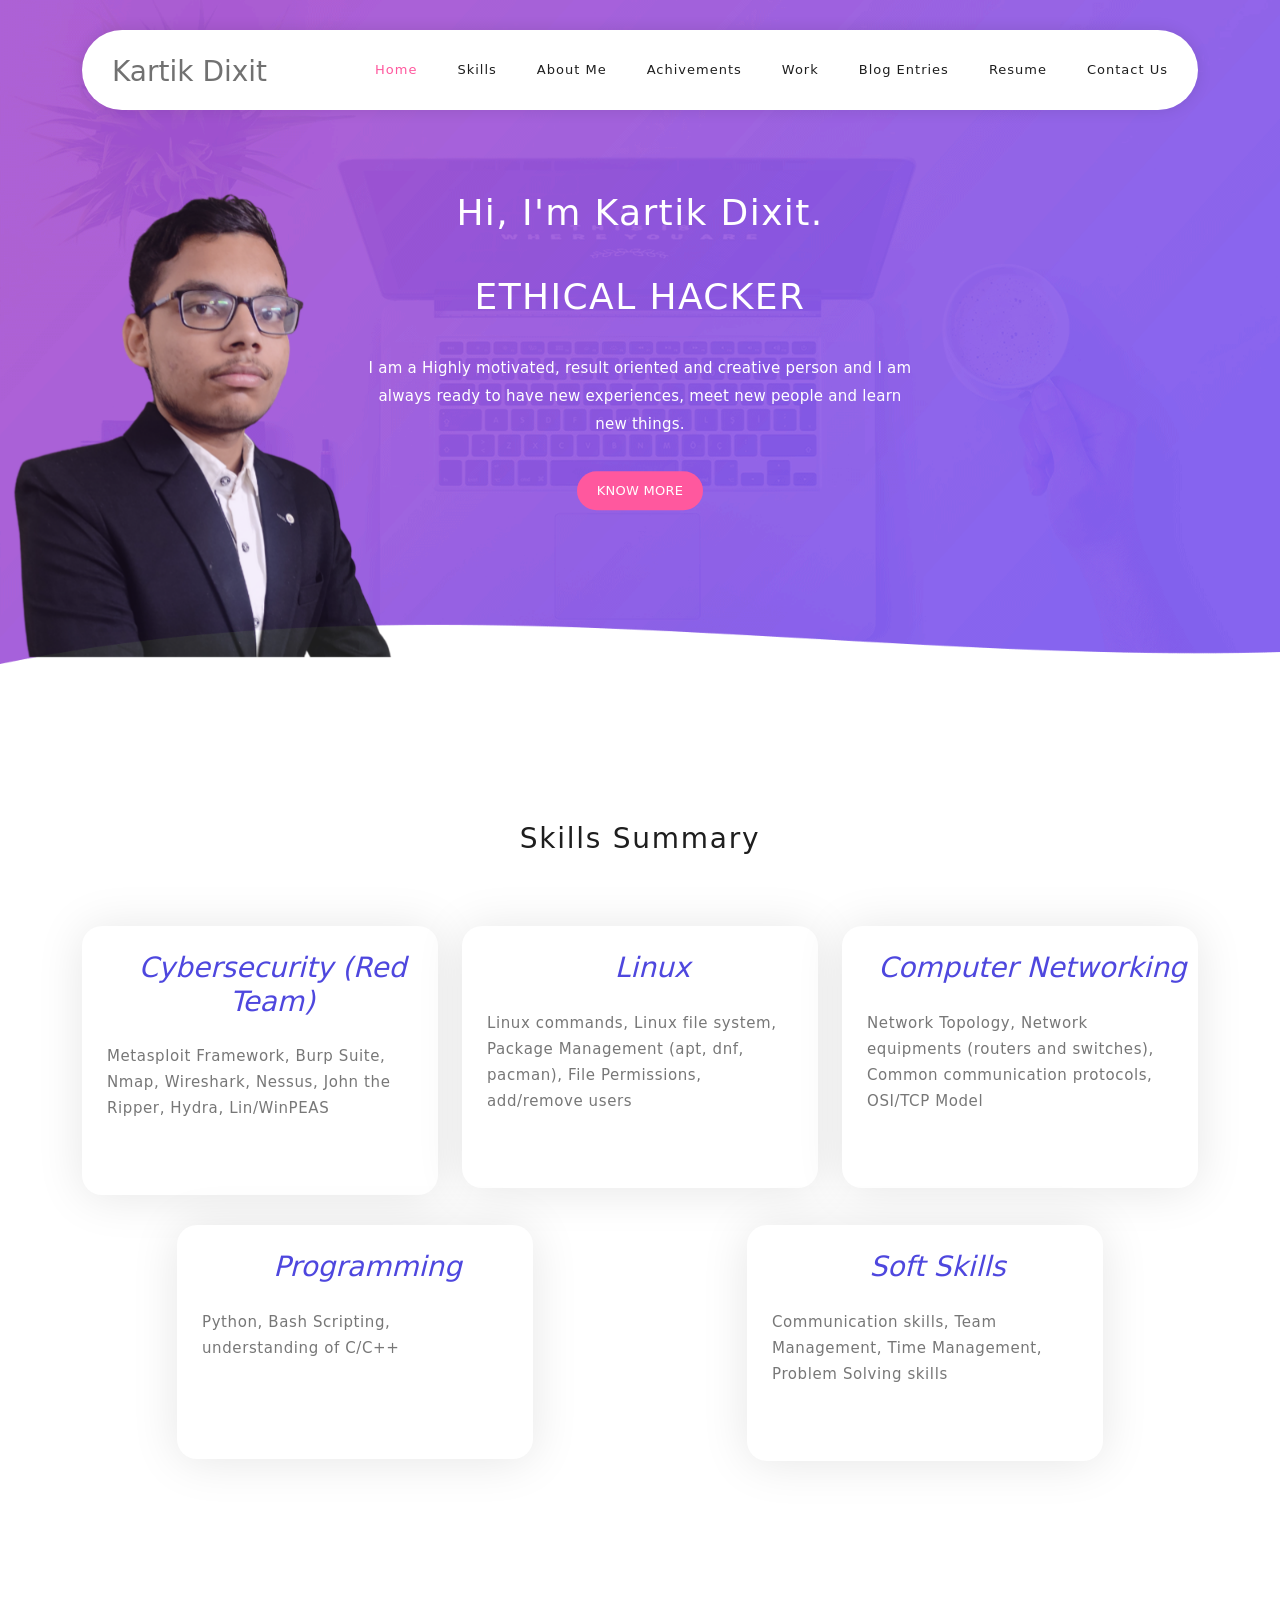
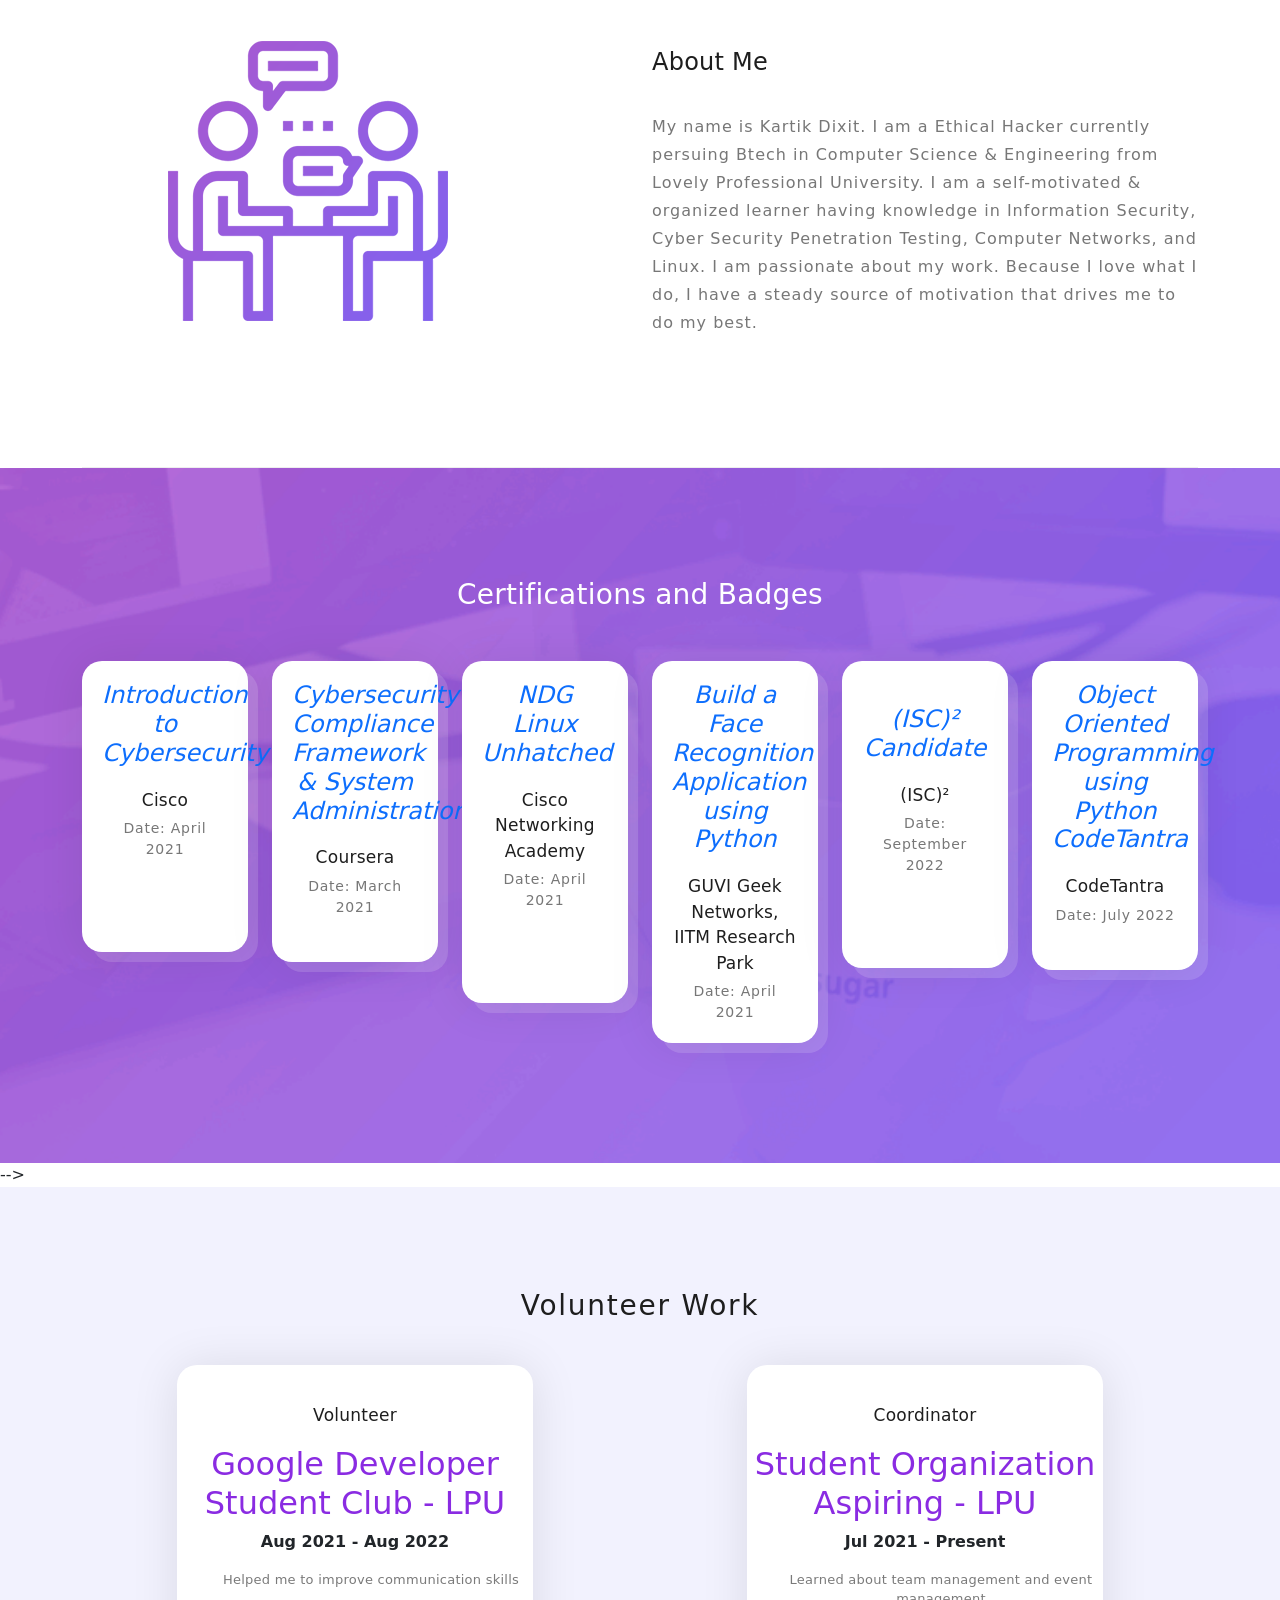
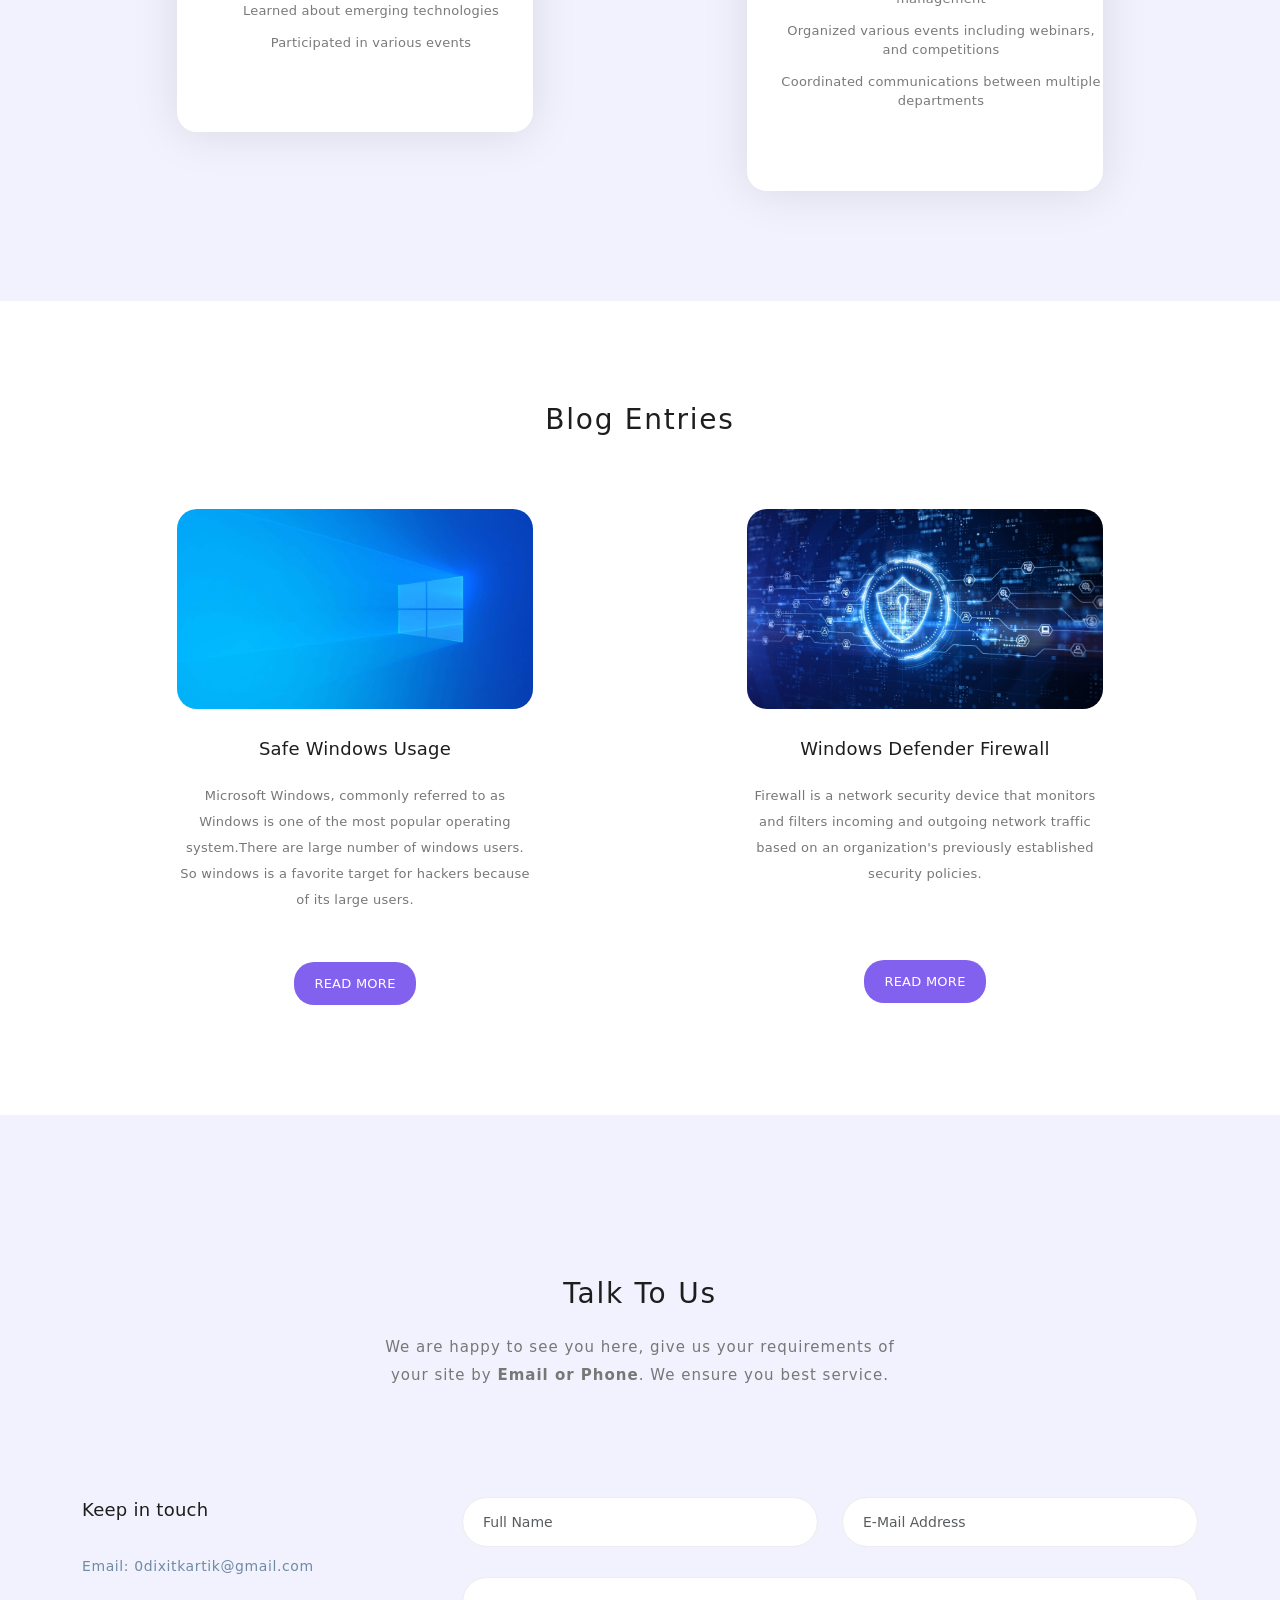
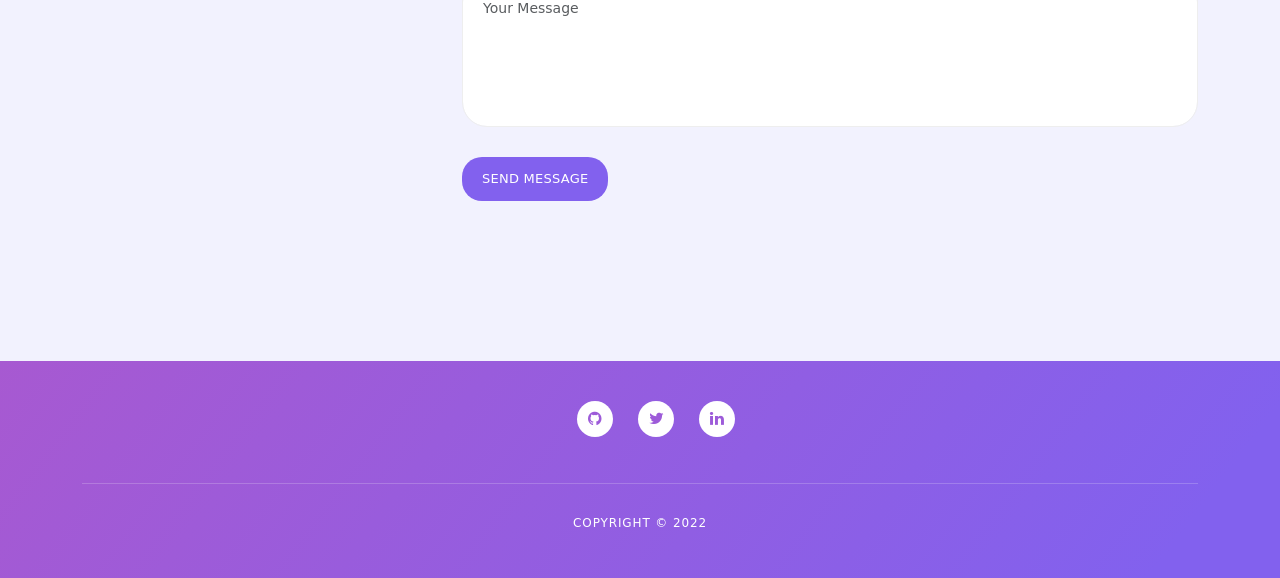
==== index.html @ ae09d39c "Update index.html" ====
<!DOCTYPE html>
<html lang="en">

<head>

    <meta charset="utf-8">
    <meta name="viewport" content="width=device-width, initial-scale=1, shrink-to-fit=no">
    <meta name="description" content="">
    <meta name="author" content="">
    <link href="https://fonts.googleapis.com/css?family=Raleway:100,300,400,500,700,900" rel="stylesheet">

    <title>Portfolio</title>
    <link rel="icon" href="assets/images/icon.png">


    <!-- Additional CSS Files -->
    <link rel="stylesheet" type="text/css" href="assets/css/bootstrap.min.css">

    <link rel="stylesheet" type="text/css" href="assets/css/font-awesome.css">

    <link rel="stylesheet" href="assets/css/templatemo-softy-pinko.css">
    <!-- Bootstrap css -->
    <link href="https://cdn.jsdelivr.net/npm/bootstrap@5.0.0-beta3/dist/css/bootstrap.min.css" rel="stylesheet"
        integrity="sha384-eOJMYsd53ii+scO/bJGFsiCZc+5NDVN2yr8+0RDqr0Ql0h+rP48ckxlpbzKgwra6" crossorigin="anonymous">
    <!-- Bootstrap JS -->
    <script src="https://cdn.jsdelivr.net/npm/bootstrap@5.0.0-beta3/dist/js/bootstrap.bundle.min.js"
        integrity="sha384-JEW9xMcG8R+pH31jmWH6WWP0WintQrMb4s7ZOdauHnUtxwoG2vI5DkLtS3qm9Ekf"
        crossorigin="anonymous"></script>
</head>

<body>

    <!-- ***** Preloader Start ***** -->
    <div id="preloader">
        <div class="jumper">
            <div></div>
            <div></div>
            <div></div>
        </div>
    </div>
    <!-- ***** Preloader End ***** -->


    <!-- ***** Header Area Start ***** -->
    <header class="header-area header-sticky">
        <div class="container">
            <div class="row">
                <div class="col-12">
                    <nav class="main-nav">
                        <!-- ***** Logo Start ***** -->
                        <a href="#welcome" class="logo">
                            <h3 style="color: rgba(0, 0, 0, 0.555);">Kartik Dixit</h3>
                        </a>
                        <!-- ***** Logo End ***** -->
                        <!-- ***** Menu Start ***** -->
                        <ul class="nav">
                            <li><a href="#welcome" class="active">Home</a></li>
                            <li><a href="#testimonials">Skills</a></li>
                            <li><a href="#features">About Me</a></li>
                            <li><a href="#work-process">Achivements</a></li>
                            <li><a href="#pricing-plans">Work</a></li>
                            <li><a href="#blog">Blog Entries</a></li>
                            <li><a href="https://drive.google.com/file/d/1WTw2RhEaX7feoC4s3oDuFv2JhmAtVmll/view?usp=sharing" target="_blank">Resume</a></li>
                            <li><a href="#contact-us">Contact Us</a></li>
                        </ul>
                        <a class='menu-trigger'>
                            <span>Menu</span>
                        </a>
                        <!-- ***** Menu End ***** -->
                    </nav>
                </div>
            </div>
        </div>
    </header>
    <!-- ***** Header Area End ***** -->

    <!-- ***** Welcome Area Start ***** -->
    <div class="welcome-area" id="welcome">

        <!-- ***** Header Text Start ***** -->
        <div class="header-text">
            <div class="container">
                <div class="row">
                    <div class="offset-xl-3 col-xl-6 offset-lg-2 col-lg-8 col-md-12 col-sm-12">
                        <h1>Hi, I'm Kartik Dixit.</h1>
                        <div class="typewriter">
                            <h1>ETHICAL HACKER</h1>
                        </div>
                        <!-- <h1 class="typewriter">ETHICAL HACKER</h1> -->
                        <p>I am a Highly motivated, result oriented and creative person and I am always ready to have
                            new experiences, meet
                            new people and learn new things.
                        </p>
                        <a href="#features" class="main-button-slider">Know More</a>
                    </div>
                </div>
            </div>
        </div>
        <!-- ***** Header Text End ***** -->
    </div>
    <!-- ***** Welcome Area End ***** -->


    <!-- ***** Testimonials Start ***** -->
    <section class="section" id="testimonials">
        <div class="container">
            <!-- ***** Section Title Start ***** -->
            <div class="row">
                <div class="col-lg-12">
                    <div class="center-heading">
                        <h2 class="section-title">Skills Summary</h2>
                    </div>
                </div>
                <div>
                    <br>
                    <br>
                </div>
            </div>
            <!-- ***** Section Title End ***** -->

            <div class="row">
                <!-- ***** Testimonials Item Start ***** -->
                <div class="col-lg-4 col-md-6 col-sm-12">
                    <div class="team-item">
                        <div class="team-content">
                            <i>
                                <h3>Cybersecurity (Red Team)</h3>
                            </i>
                            <p>Metasploit Framework, Burp Suite, Nmap, Wireshark, Nessus, John the Ripper, Hydra,
                                Lin/WinPEAS</p>
                            <br>
                            <!-- <div class="user-image">
                                <img src="http://placehold.it/60x60" alt="">
                            </div> -->
                        </div>
                    </div>
                </div>
                <!-- ***** Testimonials Item End ***** -->

                <!-- ***** Testimonials Item Start ***** -->
                <div class="col-lg-4 col-md-6 col-sm-12">
                    <div class="team-item">
                        <div class="team-content">
                            <i>
                                <h3>Linux</h3>
                            </i>
                            <p>Linux commands, Linux file system, Package Management (apt, dnf, pacman), File
                                Permissions, add/remove users</p>
                            <br>
                            <!-- <div class="user-image">
                                <img src="http://placehold.it/60x60" alt="">
                            </div> -->
                        </div>
                    </div>
                </div>
                <!-- ***** Testimonials Item End ***** -->

                <!-- ***** Testimonials Item Start ***** -->
                <div class="col-lg-4 col-md-6 col-sm-12">
                    <div class="team-item">
                        <div class="team-content">
                            <i>
                                <h3>Computer Networking</h3>
                            </i>
                            <p>Network Topology, Network equipments (routers and switches), Common communication
                                protocols, OSI/TCP Model</p>
                            <br>
                            <!-- <div class="user-image">
                                <img src="http://placehold.it/60x60" alt="">
                            </div> -->
                        </div>
                    </div>
                </div>
                <!-- ***** Testimonials Item End ***** -->
                <!-- ***** Testimonials Item Start ***** -->
                <div class="col-lg-4 col-md-6 col-sm-12">
                    <div class="team-item">
                        <div class="team-content">
                            <i>
                                <h3>Programming</h3>
                            </i>
                            <p>Python, Bash Scripting, understanding of C/C++</p>
                            <br>
                            <br>
                            <!-- <div class="user-image">
                                <img src="http://placehold.it/60x60" alt="">
                            </div> -->
                        </div>
                    </div>
                </div>
                <!-- ***** Testimonials Item Start ***** -->
                <div class="col-lg-4 col-md-6 col-sm-12">
                    <div class="team-item">
                        <div class="team-content">
                            <i>
                                <h3>Soft Skills</h3>
                            </i>
                            <p>Communication skills, Team Management, Time Management, Problem Solving skills</p>
                            <br>
                            <!-- <div class="user-image">
                                <img src="http://placehold.it/60x60" alt="">
                            </div> -->
                        </div>
                    </div>
                </div>
            </div>
        </div>
    </section>
    <!-- ***** Testimonials End ***** -->


    <!-- ***** Features Small End ***** -->

    <!-- ***** Features Big Item Start ***** -->
    <section class="section padding-top-70 padding-bottom-0" id="features">
        <div class="container">
            <div class="row">
                <div class="col-lg-5 col-md-12 col-sm-12 align-self-center"
                    data-scroll-reveal="enter left move 30px over 0.6s after 0.4s">
                    <img src="assets/images/left-image.png" class="rounded img-fluid d-block mx-auto" alt="App">
                </div>
                <div class="col-lg-1"></div>
                <div class="col-lg-6 col-md-12 col-sm-12 align-self-center mobile-top-fix">
                    <div class="left-heading">
                        <h2 class="section-title">About Me</h2>
                    </div>
                    <div class="left-text">
                        <p>
                            My name is Kartik Dixit. I am a Ethical Hacker currently persuing Btech in Computer Science
                            & Engineering from Lovely Professional University. I am a self-motivated & organized learner
                            having knowledge in Information Security, Cyber Security Penetration Testing, Computer
                            Networks, and Linux. I am passionate about my work. Because I love what I do, I have a
                            steady source of motivation that drives me to do my best.</p>
                    </div>
                </div>
            </div>
            <div class="row">
                <div class="col-lg-12">
                    <div class="hr"></div>
                </div>
            </div>
        </div>
    </section>
    <!-- ***** Features Big Item End ***** -->

    <!-- ***** Home Parallax Start ***** -->
    <section class="mini" id="work-process">
        <div class="mini-content">
            <div class="container">
                <div class="row">
                    <div class="offset-lg-3 col-lg-6">
                        <div class="info">
                            <h1>Certifications and Badges</h1>
                        </div>
                    </div>
                </div>

                <!-- ***** Mini Box Start ***** -->
                <div class="row">
                    <div class="col-lg-2 col-md-3 col-sm-6 col-6">
                        <a href="https://www.credly.com/badges/22ae0a15-6db9-42f1-8350-ce2270d46093?source=linked_in_profile" target="_blank" class="mini-box">
                            <i><h4>Introduction to Cybersecurity</h4></i>
                            <strong>Cisco</strong>
                            <span>Date: April 2021</span>
                            <br>
                            <br>
                            <br>
                        </a>
                    </div>
                    <div class="col-lg-2 col-md-3 col-sm-6 col-6">
                        <a href="https://www.credly.com/badges/c47d3d1b-d635-44c3-b20b-63c5a082b67c?source=linked_in_profile" target="_blank" class="mini-box">
                            <i><h4>Cybersecurity Compliance Framework & System Administration</h4></i>
                            <strong>Coursera</strong>
                            <span>Date: March 2021</span>
                            <br>
                        </a>
                    </div>
                    <div class="col-lg-2 col-md-3 col-sm-6 col-6">
                        <a href="https://drive.google.com/file/d/1HkEgiqtCgD-YaQFZyV3V3TDXvVHCmfRc/view?usp=sharing" target="_blank" class="mini-box">
                            <i><h4>NDG Linux Unhatched</h4></i>
                            <strong>Cisco Networking Academy</strong>
                            <span>Date: April 2021</span>
                            <br>
                            <br>
                            <br>
                        </a>
                    </div>
                    <div class="col-lg-2 col-md-3 col-sm-6 col-6">
                        <a href="https://www.guvi.in/verify-certificate?id=83K65c8L1D9hp1765N&gwr=true&course=aiforindia" target="_blank" class="mini-box">
                            <i><h4>Build a Face Recognition Application using Python</h4></i>
                            <strong>GUVI Geek Networks, IITM Research Park</strong>
                            <span>Date: April 2021</span>
                        </a>
                    </div>
                    <div class="col-lg-2 col-md-3 col-sm-6 col-6">
                            <a href="https://www.credly.com/badges/91a42cef-fb72-48e9-a259-ed12b64bf152/linked_in_profile" target="_blank" class="mini-box">
                                <br>
                                <i><h4>(ISC)² Candidate</h4></i>
                                <strong>(ISC)²</strong>
                                <span>Date: September 2022</span>
                                <br>
                                <br>
                                <br>
                            </a>
                    </div>
                    <div class="col-lg-2 col-md-3 col-sm-6 col-6">
                        <a href="https://lpu.codetantra.com/cert/certificate.jsp?certId=CT487-tfxC5DZ-cg7" target="_blank" class="mini-box">
                            <i><h4>Object Oriented Programming using Python CodeTantra</h4></i>
                            <strong>CodeTantra</strong>
                            <span>Date: July 2022</span>
                            <br>
                        </a>

                    </div>
                </div>
                <!-- ***** Mini Box End ***** -->
            </div>
        </div>
    </section>
    <!-- ***** Home Parallax End ***** -->


    <div>

    </div>
    <!-- <div id="Achievements">
    <h3 style="text-align: center; padding-bottom: 2rem;">Our Portfolio</h3>
    <p style="text-align: center; line-height: 2rem; color: darkgrey;">We believe in work and while designing we always take care of each aspects like contents, design, etc. <br> We also ensure to write up best content for your site so that you will be on the top serach list (SEO).</p>
    <br>
</div>





     <section id="Achievement">
      
        <div id="carouselExampleCaptions" class="carousel slide" data-bs-ride="carousel">
            <div class="carousel-indicators">
              <button type="button" data-bs-target="#carouselExampleCaptions" data-bs-slide-to="0" class="active" aria-current="true" aria-label="Slide 1"></button>
              <button type="button" data-bs-target="#carouselExampleCaptions" data-bs-slide-to="1" aria-label="Slide 2"></button>
              <button type="button" data-bs-target="#carouselExampleCaptions" data-bs-slide-to="2" aria-label="Slide 3"></button>
            </div>
            <div class="carousel-inner">
              <div class="carousel-item active">
                <img src="assets/images/port.jpg" class="d-block w-100" alt="...">
                <div class="carousel-caption d-none d-md-block">
                  <h5 style="color: midnightblue;">Ccabs</h5>
                  <p style="color: midnightblue;"> <strong> One of the leading Cab Business in Odisha </strong></p>
                </div>
              </div>
              <div class="carousel-item">
                <img src="assets/images/port2.jpg" class="d-block w-100" alt="...">
                <div class="carousel-caption d-none d-md-block">
                  <h5><strong>Famous tatoo artist in Odisha</strong></h5>
                  <p><strong>His clients are not only in Odisha but also from different states of India</strong></p>
                </div>
              </div>
              <div class="carousel-item">
                <img src="assets/images/port3.jpg" class="d-block w-100" alt="...">
                <div class="carousel-caption d-none d-md-block">
                  <h5>Sumangalam caters</h5>
                  <p>Top performing catering company in Bhubaneswar</p>
                </div>
              </div>
            </div>
            <button class="carousel-control-prev" type="button" data-bs-target="#carouselExampleCaptions" data-bs-slide="prev">
              <span class="carousel-control-prev-icon" aria-hidden="true"></span>
              <span class="visually-hidden">Previous</span>
            </button>
            <button class="carousel-control-next" type="button" data-bs-target="#carouselExampleCaptions" data-bs-slide="next">
              <span class="carousel-control-next-icon" aria-hidden="true"></span>
              <span class="visually-hidden">Next</span>
            </button>
          </div>

    </section> --> -->
    <!-- ***** Achievemets End ***** -->


    <!-- ***** Pricing Plans Start ***** -->
    <section class="section colored" id="pricing-plans">
        <div class="container">
            <!-- ***** Section Title Start ***** -->
            <div class="row">
                <div class="col-lg-12">
                    <div class="center-heading">
                        <h2 class="section-title">Volunteer Work</h2>
                    </div>
                </div>
            </div>
            <!-- ***** Section Title End ***** -->

            <div class="row">
                <!-- ***** Pricing Item Start ***** -->
                <div class="col-lg-4 col-md-6 col-sm-12"
                    data-scroll-reveal="enter bottom move 50px over 0.6s after 0.2s">
                    <div class="pricing-item">
                        <div class="pricing-header">
                            <h3 class="pricing-title">Volunteer</h3>
                        </div>
                        <div class="pricing-body">
                                <h2 style="text-align: center; color:blueviolet">Google Developer Student Club - LPU</h2>
                                <p style="text-align: center;"><b>Aug 2021 - Aug 2022</b></p>
                                <ul class="list">
                                <li class="active" style="text-align: center;">Helped me to improve communication skills</li>
                                <li class="active">Learned about emerging technologies</li>
                                <li class="active">Participated in various events</li>
                            </ul>
                        </div>
                    </div>
                </div>
                <!-- ***** Pricing Item End ***** -->


                <!-- ***** Pricing Item Start ***** -->
                <div class="col-lg-4 col-md-6 col-sm-12"
                    data-scroll-reveal="enter bottom move 50px over 0.6s after 0.2s">
                    <div class="pricing-item">
                        <div class="pricing-header">
                            <h3 class="pricing-title">Coordinator</h3>
                        </div>
                        <div class="pricing-body">
                                <h2 style="text-align: center; color:blueviolet">Student Organization Aspiring - LPU</h2>
                                <p style="text-align: center;"><b>Jul 2021 - Present</b></p>
                                <ul class="list">
                                <li class="active">Learned about team management and event management</li>
                                <li class="active" style="text-align: center;">Organized various events including webinars, and competitions</li>
                                <li class="active">Coordinated communications between multiple departments</li>
                            </ul>
                        </div>
                    </div>
                </div>
                <!-- ***** Pricing Item End ***** -->
            </div>
        </div>
    </section>
    <!-- ***** Pricing Plans End ***** -->

    <!-- ***** Blog Start ***** -->
    <section class="section" id="blog">
        <div class="container">
            <!-- ***** Section Title Start ***** -->
            <div class="row">
                <div class="col-lg-12">
                    <div class="center-heading">
                        <h2 class="section-title">Blog Entries</h2>
                    </div>
                </div>
                <div class="offset-lg-3 col-lg-6">
                    <div class="center-text">
                       
                    </div>
                </div>
            </div>
            <!-- ***** Section Title End ***** -->

            <div class="row">
                <div class="col-lg-4 col-md-6 col-sm-12">
                    <div class="blog-post-thumb">
                        <div class="img">
                            <img src="assets/images/win2.jpg" alt="" width="100%" height="100%">
                        </div>
                        <div class="blog-content">
                            <h3>
                                <a href="https://wildquake.blogspot.com/2021/09/microsoft-windows-commonly-referred-to.html" target="_blank">Safe Windows Usage</a>
                            </h3>
                            <div class="text">
                                Microsoft Windows, commonly referred to as Windows is one of the most popular operating system.There are large number of windows users. So windows is a  favorite target for hackers because of its large users.
                            </div>
                            <br>
                            <a href="https://wildquake.blogspot.com/2021/09/microsoft-windows-commonly-referred-to.html" target="_blank"
                                class="main-button">Read More</a>
                        </div>
                    </div>
                </div>
                <div class="col-lg-4 col-md-6 col-sm-12">
                    <div class="blog-post-thumb">
                        <div class="img">
                            <img src="assets/images/firewall.jpg" alt="" width="100%" height="100%">
                        </div>
                        <div class="blog-content">
                            <h3>
                                <a href="https://wildquake.blogspot.com/2021/09/how-to-turn-on-windows-defender-firewall.html" target="_blank">Windows Defender Firewall</a>
                            </h3>
                            <div class="text">
                                Firewall is a network security device that monitors and filters incoming and outgoing network traffic based on an organization's previously

established security policies.
                            </div>
                            <br>
                            <br>
                            <a href="https://wildquake.blogspot.com/2021/09/how-to-turn-on-windows-defender-firewall.html" target="_blank" class="main-button">Read
                                More</a>
                        </div>
                    </div>
                </div>
                <!-- <div class="col-lg-4 col-md-6 col-sm-12">
                    <div class="blog-post-thumb">
                        <div class="img">
                            <img src="assets/images/blog-item-03.png" alt="">
                        </div>
                        <div class="blog-content">
                            <h3>
                                <a href="#">How you can automate your business?</a>
                            </h3>
                            <div class="text">
                                e-commerce workflow automation is a smart way to go about keeping your business floating
                                and flourishing day and age as businesses are developing at a very fast rate. Orders can
                                be taken at any time when websites are operational continuously.
                                <br><strong>WITH GIVE YOU ASSURANCE THAT YOU WILL BE ON TOP AS PER SEO.</strong>

                            </div>
                            <a href="https://quixy.com/blog/e-commerce-workflow-automation/" class="main-button">Read
                                More</a>
                        </div>
                    </div>
                </div> -->
            </div>
        </div>
    </section>
    <!-- ***** Blog End ***** -->

    <!-- ***** Contact Us Start ***** -->
    <section class="section colored" id="contact-us">
        <div class="container">
            <!-- ***** Section Title Start ***** -->
            <div class="row">
                <div class="col-lg-12">
                    <div class="center-heading">
                        <h2 class="section-title">Talk To Us</h2>
                    </div>
                </div>
                <div class="offset-lg-3 col-lg-6">
                    <div class="center-text">
                        <p>We are happy to see you here, give us your requirements of your site by <strong>Email or
                                Phone</strong>. We ensure you best service.</p>
                        <br>

                    </div>
                </div>
            </div>
            <!-- ***** Section Title End ***** -->

            <div class="row">
                <!-- ***** Contact Text Start ***** -->
                <div class="col-lg-4 col-md-6 col-sm-12">
                    <h5 class="margin-bottom-30">Keep in touch</h5>
                    <div class="contact-text">
                        <p> Email: 0dixitkartik@gmail.com
                    </div>
                </div>
                <!-- ***** Contact Text End ***** -->

                <!-- ***** Contact Form Start ***** -->
                <div class="col-lg-8 col-md-6 col-sm-12">
                    <div class="contact-form">
                        <form id="contact" action="https://formspree.io/f/xnqrdeba" method="POST">
                            <div class="row">
                                <div class="col-lg-6 col-md-12 col-sm-12">
                                    <fieldset>
                                        <input name="name" type="text" class="form-control" id="name"
                                            placeholder="Full Name" required="">
                                    </fieldset>
                                </div>
                                <div class="col-lg-6 col-md-12 col-sm-12">
                                    <fieldset>
                                        <input name="email" type="email" class="form-control" id="email"
                                            placeholder="E-Mail Address" required="">
                                    </fieldset>
                                </div>
                                <div class="col-lg-12">
                                    <fieldset>
                                        <textarea name="message" rows="6" class="form-control" id="message"
                                            placeholder="Your Message" required=""></textarea>
                                    </fieldset>
                                </div>
                                <div class="col-lg-12">
                                    <fieldset>
                                        <button type="submit" id="form-submit" class="main-button">Send Message</button>
                                    </fieldset>
                                </div>
                            </div>
                        </form>
                    </div>
                </div>
                <!-- ***** Contact Form End ***** -->
            </div>
        </div>
    </section>
    <!-- ***** Contact Us End ***** -->

    <!-- ***** Footer Start ***** -->
    <footer>
        <div class="container">
            <div class="row">
                <div class="col-lg-12 col-md-12 col-sm-12">
                    <ul class="social">
                        <li><a href="https://github.com/Kartik-Dixit" target="_blank"><i class="fa fa-github"></i></a></li>
                        <li><a href="https://twitter.com/KartikD42816296" target="_blank"><i class="fa fa-twitter"></i></a></li>
                        <li><a href="https://www.linkedin.com/in/kartik-dixit/" target="_blank"><i class="fa fa-linkedin"></i></a></li>

                    </ul>
                </div>
            </div>
            <div class="row">
                <div class="col-lg-12">
                    <p class="copyright" style="text-align: center;">Copyright &copy; 2022</p>
                </div>
            </div>
        </div>
    </footer>

    <!-- jQuery -->
    <script src="assets/js/jquery-2.1.0.min.js"></script>

    <!-- Bootstrap -->
    <script src="assets/js/popper.js"></script>
    <script src="assets/js/bootstrap.min.js"></script>

    <!-- Plugins -->
    <script src="assets/js/scrollreveal.min.js"></script>
    <script src="assets/js/waypoints.min.js"></script>
    <script src="assets/js/jquery.counterup.min.js"></script>
    <script src="assets/js/imgfix.min.js"></script>

    <!-- Global Init -->
    <script src="assets/js/custom.js"></script>

</body>

</html>
---- assets/css/templatemo-softy-pinko.css ----
/*

Softy Pinko

https://templatemo.com/tm-535-softy-pinko

*/
/* ---------------------------------------------
Table of contents
------------------------------------------------
01. font & reset css
02. reset
03. global styles
04. header
05. welcome
06. features
07. team
08. pricing
09. blog
10. contact
11. footer
12. preloader

--------------------------------------------- */
/* 
---------------------------------------------
font & reset css
--------------------------------------------- 
*/
@import url("https://fonts.googleapis.com/css?family=Raleway:100,300,400,500,700,900");
/* 
---------------------------------------------
reset
--------------------------------------------- 
*/
html, body, div, span, applet, object, iframe, h1, h2, h3, h4, h5, h6, p, blockquote, div
pre, a, abbr, acronym, address, big, cite, code, del, dfn, em, font, img, ins, kbd, q,
s, samp, small, strike, strong, sub, sup, tt, var, b, u, i, center, dl, dt, dd, ol, ul, li,
figure, header, nav, section, article, aside, footer, figcaption {
  margin: 0;
  padding: 0;
  border: 0;
  outline: 0;
}

.clearfix:after {
  content: ".";
  display: block;
  clear: both;
  visibility: hidden;
  line-height: 0;
  height: 0;
}

.clearfix {
  display: inline-block;
}

html[xmlns] .clearfix {
  display: block;
}

* html .clearfix {
  height: 1%;
}

ul, li {
  padding: 0;
  margin: 0;
  list-style: none;
}

header, nav, section, article, aside, footer, hgroup {
  display: block;
}

* {
  box-sizing: border-box;
}

html, body {
  font-family: "Raleway", sans-serif;
  font-weight: 400;
  background-color: #fff;
  font-size: 16px;
  -ms-text-size-adjust: 100%;
  -webkit-font-smoothing: antialiased;
  -moz-osx-font-smoothing: grayscale;
}

a {
  text-decoration: none !important;
}

h1, h2, h3, h4, h5, h6 {
  margin-top: 0px;
  margin-bottom: 0px;
}

ul {
  margin-bottom: 0px;
}

/* 
---------------------------------------------
global styles
--------------------------------------------- 
*/
html,
body {
  background: #fff;
  font-family: "Raleway", sans-serif;
}

::selection {
  background: #ff589e;
  color: #fff;
}

::-moz-selection {
  background: #ff589e;
  color: #fff;
}

.section {
  position: relative;
  padding-top: 100px;
  padding-bottom: 80px;
}

.section.colored {
  background: #f2f2fe;
}

.hr {
  bottom: 0px;
  width: 100%;
  height: 1px;
  margin-top: 100px;
  border-bottom: 1px solid #eee;
}

.left-heading.light .section-title {
  color: #ffffff;
}

.left-heading .section-title {
  font-weight: 500;
  font-size: 24px;
  line-height: 42px;
  color: #1e1e1e;
  letter-spacing: 0.25px;
  margin-bottom: 30px;
  position: relative;
}

.center-heading {
  text-align: center;
}

.center-heading .section-title {
  font-weight: 500;
  font-size: 28px;
  color: #1e1e1e;
  letter-spacing: 1.75px;
  line-height: 38px;
  margin-bottom: 20px;
}

.center-heading.colored .section-title {
  color: #ffffff;
}

.center-text {
  text-align: center;
  font-weight: 400;
  font-size: 16px;
  color: #777;
  line-height: 28px;
  letter-spacing: 1px;
  margin-bottom: 50px;
}

.center-text.colored {
  color: #fff;
}

.center-text p {
  font-size: 15px;
  color: #777;
  margin-bottom: 30px;
}

.left-text {
  font-weight: 400;
  font-size: 16px;
  color: #777;
  line-height: 28px;
  letter-spacing: 1px;
}

.left-text.light {
  color: #fff;
}

.left-text p {
  margin-bottom: 30px;
}

.left-text p.dark {
  color: #3B566E;
}

.padding-bottom-top-60 {
  padding-top: 60px !important;
  padding-bottom: 60px !important;
}

.padding-bottom-80 {
  padding-bottom: 80px !important;
}

.padding-bottom-100 {
  padding-bottom: 100px !important;
}

.border-bottom {
  border-bottom: 1px solid #eee !important;
}

.mbottom-30 {
  margin-bottom: 30px !important;
}

.align-self-center {
  -ms-flex-item-align: center !important;
  align-self: center !important;
}

.align-self-bottom {
  -ms-flex-item-align: flex-end !important;
  align-self: flex-end !important;
}

.padding-bottom-0 {
  padding-bottom: 0px !important;
}

.padding-top-0 {
  padding-top: 0px !important;
}

.padding-top-80 {
  padding-top: 80px !important;
}

.padding-top-70 {
  padding-top: 70px !important;
}

.padding-top-20 {
  padding-top: 20px !important;
}

.margin-bottom-0 {
  margin-bottom: 0px !important;
}

.margin-bottom-30 {
  margin-bottom: 30px !important;
}

.margin-top-30 {
  margin-top: 30px !important;
}

.margin-top-15 {
  margin-top: 15px !important;
}

.margin-bottom-45 {
  margin-bottom: 45px !important;
}

.margin-bottom-20 {
  margin-bottom: 20px !important;
}

.margin-bottom-60 {
  margin-bottom: 60px !important;
}

.margin-bottom-100 {
  margin-bottom: 100px !important;
}

@media (max-width: 991px) {
  html, body {
    overflow-x: hidden;
  }
  .mobile-top-fix {
    margin-top: 30px;
    margin-bottom: 0px;
  }
  .mobile-bottom-fix {
    margin-bottom: 30px;
  }
  .mobile-bottom-fix-big {
    margin-bottom: 60px;
  }
}

a.main-button-slider {
  font-size: 13px;
  border-radius: 20px;
  padding: 12px 20px;
  background-color: #ff589e;
  text-transform: uppercase;
  color: #fff;
  letter-spacing: 0.25px;
  -webkit-transition: all 0.3s ease 0s;
  -moz-transition: all 0.3s ease 0s;
  -o-transition: all 0.3s ease 0s;
  transition: all 0.3s ease 0s;
}

a.main-button-slider:hover {
  background-color: #8261ee;
}

a.main-button {
  font-size: 13px;
  border-radius: 20px;
  padding: 12px 20px;
  background-color: #8261ee;
  text-transform: uppercase;
  color: #fff;
  letter-spacing: 0.25px;
  -webkit-transition: all 0.3s ease 0s;
  -moz-transition: all 0.3s ease 0s;
  -o-transition: all 0.3s ease 0s;
  transition: all 0.3s ease 0s;
}

a.main-button:hover {
  background-color: #ff589e;
}

button.main-button {
  outline: none;
  border: none;
  cursor: pointer;
  font-size: 13px;
  border-radius: 20px;
  padding: 12px 20px;
  background-color: #8261ee;
  text-transform: uppercase;
  color: #fff;
  letter-spacing: 0.25px;
  -webkit-transition: all 0.3s ease 0s;
  -moz-transition: all 0.3s ease 0s;
  -o-transition: all 0.3s ease 0s;
  transition: all 0.3s ease 0s;
}

button.main-button:hover {
  background-color: #ff589e;
}


/* 
---------------------------------------------
header
--------------------------------------------- 
*/
.header-area {
  position: fixed;
  top: 30px;
  left: 0px;
  right: 0px;
  z-index: 100;
  height: 100px;
  -webkit-transition: all 0.3s ease 0s;
  -moz-transition: all 0.3s ease 0s;
  -o-transition: all 0.3s ease 0s;
  transition: all 0.3s ease 0s;
}

.header-area .main-nav {
  box-shadow: 0px 0px 15px rgba(0,0,0,0.1);
  border-radius: 40px;
  min-height: 80px;
  background: #fff;
}

.header-area .main-nav .logo {
  float: left;
  margin-top: 37px;
  -webkit-transition: all 0.3s ease 0s;
  -moz-transition: all 0.3s ease 0s;
  -o-transition: all 0.3s ease 0s;
  transition: all 0.3s ease 0s;
  margin-left: 30px;
}

.header-area .main-nav .logo img {
  -webkit-transition: all 0.3s ease 0s;
  -moz-transition: all 0.3s ease 0s;
  -o-transition: all 0.3s ease 0s;
  transition: all 0.3s ease 0s;
}

.header-area .main-nav .nav {
  float: right;
  margin-top: 27px;
  margin-left: 0px;
  margin-right: 30px;
  -webkit-transition: all 0.3s ease 0s;
  -moz-transition: all 0.3s ease 0s;
  -o-transition: all 0.3s ease 0s;
  transition: all 0.3s ease 0s;
  position: relative;
  z-index: 999;
}

.header-area .main-nav .nav li {
  padding-left: 20px;
  padding-right: 20px;
}

.header-area .main-nav .nav li:last-child {
  padding-right: 0px;
}

.header-area .main-nav .nav li a {
  display: block;
  font-weight: 500;
  font-size: 13px;
  color: #fff;
  -webkit-transition: all 0.3s ease 0s;
  -moz-transition: all 0.3s ease 0s;
  -o-transition: all 0.3s ease 0s;
  transition: all 0.3s ease 0s;
  height: 40px;
  line-height: 40px;
  border: transparent;
  letter-spacing: 1px;
}

.header-area .main-nav .nav li a:hover {
  color: #ff589e;
}

.header-area .main-nav .menu-trigger {
  cursor: pointer;
  display: block;
  position: absolute;
  top: 23px;
  width: 32px;
  height: 40px;
  text-indent: -9999em;
  z-index: 99;
  right: 40px;
  display: none;
}

.header-area .main-nav .menu-trigger span,
.header-area .main-nav .menu-trigger span:before,
.header-area .main-nav .menu-trigger span:after {
  -moz-transition: all 0.4s;
  -o-transition: all 0.4s;
  -webkit-transition: all 0.4s;
  transition: all 0.4s;
  background-color: #3B566E;
  display: block;
  position: absolute;
  width: 30px;
  height: 2px;
  left: 0;
}

.header-area .main-nav .menu-trigger span:before,
.header-area .main-nav .menu-trigger span:after {
  -moz-transition: all 0.4s;
  -o-transition: all 0.4s;
  -webkit-transition: all 0.4s;
  transition: all 0.4s;
  background-color: #3B566E;
  display: block;
  position: absolute;
  width: 30px;
  height: 2px;
  left: 0;
  width: 75%;
}

.header-area .main-nav .menu-trigger span:before,
.header-area .main-nav .menu-trigger span:after {
  content: "";
}

.header-area .main-nav .menu-trigger span {
  top: 16px;
}

.header-area .main-nav .menu-trigger span:before {
  -moz-transform-origin: 33% 100%;
  -ms-transform-origin: 33% 100%;
  -webkit-transform-origin: 33% 100%;
  transform-origin: 33% 100%;
  top: -10px;
  z-index: 10;
}

.header-area .main-nav .menu-trigger span:after {
  -moz-transform-origin: 33% 0;
  -ms-transform-origin: 33% 0;
  -webkit-transform-origin: 33% 0;
  transform-origin: 33% 0;
  top: 10px;
}

.header-area .main-nav .menu-trigger.active span,
.header-area .main-nav .menu-trigger.active span:before,
.header-area .main-nav .menu-trigger.active span:after {
  background-color: transparent;
  width: 100%;
}

.header-area .main-nav .menu-trigger.active span:before {
  -moz-transform: translateY(6px) translateX(1px) rotate(45deg);
  -ms-transform: translateY(6px) translateX(1px) rotate(45deg);
  -webkit-transform: translateY(6px) translateX(1px) rotate(45deg);
  transform: translateY(6px) translateX(1px) rotate(45deg);
  background-color: #3B566E;
}

.header-area .main-nav .menu-trigger.active span:after {
  -moz-transform: translateY(-6px) translateX(1px) rotate(-45deg);
  -ms-transform: translateY(-6px) translateX(1px) rotate(-45deg);
  -webkit-transform: translateY(-6px) translateX(1px) rotate(-45deg);
  transform: translateY(-6px) translateX(1px) rotate(-45deg);
  background-color: #3B566E;
}

.header-area.header-sticky {
  min-height: 80px;
}

.header-area.header-sticky .logo {
  margin-top: 25px;
}

.header-area.header-sticky .nav {
  margin-top: 20px !important;
}

.header-area.header-sticky .nav li a {
  color: #1e1e1e;
}

.header-area.header-sticky .nav li a.active {
  color: #ff589e;
}

@media (max-width: 1200px) {
  .header-area .main-nav .nav li {
    padding-left: 12px;
    padding-right: 12px;
  }
  .header-area .main-nav:before {
    display: none;
  }
}

@media (max-width: 991px) {
  .header-area {
    padding: 0px 15px;
    height: 80px;
    box-shadow: none;
    text-align: center;
  }
  .header-area .container {
    padding: 0px;
  }
  .header-area .logo {
    margin-top: 27px !important;
    margin-left: 30px;
  }
  .header-area .menu-trigger {
    display: block !important;
  }
  .header-area .main-nav {
    overflow: hidden;
  }
  .header-area .main-nav .nav {
    float: none;
    width: 100%;
    margin-top: 80px !important;
    display: none;
    -webkit-transition: all 0s ease 0s;
    -moz-transition: all 0s ease 0s;
    -o-transition: all 0s ease 0s;
    transition: all 0s ease 0s;
    margin-left: 0px;
  }
  .header-area .main-nav .nav li:first-child {
    border-top: 1px solid #eee;
  }
  .header-area .main-nav .nav li {
    width: 100%;
    background: #fff;
    border-bottom: 1px solid #eee;
    padding-left: 0px !important;
    padding-right: 0px !important;
  }
  .header-area .main-nav .nav li a {
    height: 50px !important;
    line-height: 50px !important;
    padding: 0px !important;
    border: none !important;
    background: #fff !important;
    color: #3B566E !important;
  }
  .header-area .main-nav .nav li a:hover {
    background: #eee !important;
  }
}

@media (min-width: 992px) {
  .header-area .main-nav .nav {
    display: flex !important;
  }
}

/* 
---------------------------------------------
welcome
--------------------------------------------- 
*/
.welcome-area {
  overflow: hidden;
  position: relative;
  display: flex;
  align-items: center;
  justify-content: center;
  background-image: url(../images/banner2.png);
  background-repeat: no-repeat;
  background-position: center center;
  background-size: cover; 
  height: 80vh;
}

.welcome-area .header-text {
  position: absolute;
  top: 50%;
  transform: translateY(-55%);
  text-align: center;
  width: 100%;
}

.welcome-area .header-text h1 {
  font-weight: 500;
  font-size: 36px;
  line-height: 54px;
  letter-spacing: 1.4px;
  margin-bottom: 30px;
  color: #fff;
}

.welcome-area .header-text p {
  font-weight: 400;
  font-size: 15px;
  color: #fff;
  line-height: 28px;
  letter-spacing: 0.25px;
  margin-bottom: 40px;
  position: relative;
}

@media (max-width: 991px) {
  .welcome-area .header-text {
    top: 65% !important;
    transform: perspective(1px) translateY(-60%) !important;
    text-align: center;
  }
  .welcome-area .header-text h1 {
    text-align: center;
    color: #fff;
    margin-bottom: 15px;
  }
  .welcome-area .header-text h1 span {
    color: #fff;
  }
  .welcome-area .header-text p {
    text-align: center;
    color: #fff;
    margin-bottom: 20px;
  }
}

@media (max-width: 820px) {
  .welcome-area .header-text {
    top: 65% !important;
    transform: perspective(1px) translateY(-60%) !important;
  }
   .welcome-area .header-text h1 {
    font-size: 22px;
    line-height: 30px;
    margin-bottom: 15px;
  }
  .welcome-area .header-text p {
    margin-bottom: 20px;
  }
}

@media (max-width: 765px) {
  .welcome-area {
    margin-bottom: 100px;
  }
  .welcome-area .header-text {
    top: 50% !important;
    transform: perspective(1px) translateY(-50%) !important;
    text-align: center;
  }
  .welcome-area .header-text .buttons {
    display: none;
  }
  .welcome-area .header-text h1 {
    font-weight: 600;
    font-size: 24px !important;
    line-height: 30px !important;
    margin-bottom: 30px !important;
  }
  .welcome-area .header-text h1 span {
    color: #fff;
  }
  .welcome-area .header-text p {
    text-align: center;
    color: #fff;
    font-size: 14px;
    line-height: 22px;
    margin-bottom: 40px;
  }
}


/* 
---------------------------------------------
features
--------------------------------------------- 
*/
.features-small-item {
  cursor: pointer;
  display: block;
  background: #FFFFFF;
  box-shadow: 0 2px 48px 0 rgba(0, 0, 0, 0.10);
  -webkit-border-radius: 20px;
  -moz-border-radius: 20px;
  border-radius: 20px;
  padding: 30px;
  text-align: center;
  -webkit-transition: all 0.3s ease 0s;
  -moz-transition: all 0.3s ease 0s;
  -o-transition: all 0.3s ease 0s;
  transition: all 0.3s ease 0s;
  position: relative;
  margin-bottom: 30px;
}

.features-small-item:hover .icon {
  background-color: #ff589e;
}

.features-small-item .icon {
  -webkit-transition: all 0.3s ease 0s;
  -moz-transition: all 0.3s ease 0s;
  -o-transition: all 0.3s ease 0s;
  transition: all 0.3s ease 0s;
  width: 90px;
  height: 90px;
  line-height: 90px;
  margin: auto;
  position: relative;
  margin-bottom: 30px;
  background: #8261ee;
  -webkit-border-radius: 50%;
  -moz-border-radius: 50%;
  border-radius: 50%;
}

.features-small-item .icon i {
  font-size: 18px;
  color: #fff;
}

.features-small-item .features-title {
  font-weight: 500;
  font-size: 18px;
  color: #1e1e1e;
  letter-spacing: 0.7px;
  margin-bottom: 15px;
  position: relative;
  z-index: 2;
}

.features-small-item p {
  font-weight: 400;
  font-size: 13px;
  color: #777;
  letter-spacing: 0.5px;
  line-height: 25px;
  position: relative;
  z-index: 2;
}

.features-small-item a {
  float: right;
  position: relative;
  z-index: 2;
}

.home-feature {
  padding-bottom: 0px;
  padding-top: 30px;
  margin-top: -220px;
  z-index: 9;
}

@media (max-width: 991px) {
  .home-feature {
    padding-bottom: 0px;
    padding-top: 0px;
    margin-top: 0px;
  }
}

/* 
---------------------------------------------
parallax & home seperator
--------------------------------------------- 
*/
.mini {
  min-height: 215px;
  overflow: hidden;
  position: relative;
  padding-top: 90px;
  padding-bottom: 90px;
}

.mini:before {
  content: '';
  position: absolute;
  width: 140%;
  height: 140%;
  opacity: .95;
  background-repeat: no-repeat;
  background-size: cover;
  background-position: center center;
  background-image: url(../images/work-process-bg.png);
  z-index: 2;
  top: -20%;
  left: -20%;
}

.mini .mini-content {
  position: relative;
  z-index: 3;
}

.mini .mini-content .info {
  text-align: center;
  color: #fff;
  padding-top: 20px;
  padding-bottom: 20px;
}

.mini .mini-content .info small {
  display: block;
  font-weight: 400;
  font-size: 13px;
  margin-bottom: 5px;
}

.mini .mini-content .info strong {
  font-weight: 700;
  font-size: 17px;
  margin-bottom: 40px;
  display: block;
}

.mini .mini-content .info h1 {
  color: #fff;
  font-weight: 500;
  font-size: 28px;
  letter-spacing: 0.25px;
  margin-bottom: 30px;
}

.mini .mini-content .info p {
  letter-spacing: 1px;
  margin-bottom: 40px;
  color: #fff;
  letter-spacing: 0.25px;
  line-height: 26px;
  font-weight: 400;
  font-size: 15px;
}

.mini .mini-content .info p span {
  text-decoration: underline;
}

.mini .mini-content .mini-box {
  display: block;
  background: #fff;
  padding: 20px;
  border-radius: 20px;
  box-shadow: 0 2px 48px 0 rgba(0, 0, 0, 0.08);
  margin-bottom: 30px;
  position: relative;
  -webkit-transition: all 0.3s ease 0s;
  -moz-transition: all 0.3s ease 0s;
  -o-transition: all 0.3s ease 0s;
  transition: all 0.3s ease 0s;
  text-align: center;
}

.mini .mini-content .mini-box:hover {
  margin-top: -10px;
}

.mini .mini-content .mini-box:before {
  content: '';
  position: absolute;
  z-index: -1;
  background: #fff;
  width: 100%;
  opacity: .15;
  height: 100%;
  bottom: -10px;
  left: 0px;
  right: -20px;
  margin: auto;
  border-radius: 20px;
}

.mini .mini-content .mini-box i {
  display: block;
  font-size: 20px;
  margin-bottom: 15px;
}

.mini .mini-content .mini-box span {
  display: block;
  font-weight: 400;
  font-size: 14px;
  color: #777;
  letter-spacing: .75px;
}

.mini .mini-content .mini-box strong {
  display: block;
  font-weight: 400;
  font-size: 17px;
  color: #1e1e1e;
  letter-spacing: 0.25px;
  margin-bottom: 5px;
  margin-top: 20px;
}

.counter {
  overflow: hidden;
  position: relative;
}

.counter:before {
  content: '';
  position: absolute;
  width: 140%;
  height: 140%;
  opacity: .90;
  background-image: url(../images/fun-facts-bg.png);
  background-repeat: no-repeat;
  background-size: cover;
  background-position: center center;
  z-index: 2;
  top: -20%;
  left: -20%;
}

.counter .content {
  position: relative;
  z-index: 3;
  width: 100%;
}

.counter .content .count-item {
  height: 340px;
  position: relative;
  float: left;
  width: 100%;
}

.counter .content .count-item.decoration-bottom {
  position: relative;
}

.counter .content .count-item.decoration-bottom:after {
  content: '';
  position: absolute;
  width: 70%;
  height: 32px;
  top: 160px;
  left: 70%;
  background: url(../images/circle-dec.png) center center no-repeat;
  -webkit-transition: all 0.3s ease 0s;
  -moz-transition: all 0.3s ease 0s;
  -o-transition: all 0.3s ease 0s;
  transition: all 0.3s ease 0s;
}

.counter .content .count-item.decoration-top {
  position: relative;
}

.counter .content .count-item.decoration-top:after {
  content: '';
  position: absolute;
  width: 70%;
  height: 32px;
  top: 140px;
  left: 70%;
  background: url(../images/circle-dec.png) center center no-repeat;
  -webkit-transition: all 0.3s ease 0s;
  -moz-transition: all 0.3s ease 0s;
  -o-transition: all 0.3s ease 0s;
  transition: all 0.3s ease 0s;
}

.counter .content .count-item:hover strong {
  margin-top: 110px;
}

.counter .content .count-item strong {
  display: block;
  text-align: center;
  font-weight: 600;
  font-size: 36px;
  letter-spacing: 0.25px;
  margin-bottom: 10px;
  color: #fff;
  margin-top: 120px;
  -webkit-transition: all 0.3s ease 0s;
  -moz-transition: all 0.3s ease 0s;
  -o-transition: all 0.3s ease 0s;
  transition: all 0.3s ease 0s;
}

.counter .content .count-item span {
  display: block;
  text-align: center;
  color: #fff;
  font-weight: 500;
  font-size: 17px;
  letter-spacing: 0.25px;
}

@media (max-width: 991px) {
  .parallax {
    padding-top: 60px;
    padding-bottom: 60px;
    min-height: auto;
  }
  .parallax .content {
    position: relative !important;
    top: 0% !important;
    transform: perspective(1px) translateY(0%) !important;
  }
  .counter {
    padding-top: 60px;
    padding-bottom: 60px;
  }
  .counter .content {
    position: relative !important;
    top: 0% !important;
    transform: perspective(1px) translateY(0%) !important;
  }
  .counter .content .count-item {
    height: auto;
    padding-top: 20px;
    padding-bottom: 20px;
  }
  .counter .content .count-item:hover strong {
    margin-top: 0px;
  }
  .counter .content .count-item:before {
    display: none;
  }
  .counter .content .count-item:after {
    display: none;
  }
  .counter .content .count-item strong {
    margin-top: 0px;
  }
}

/* 
---------------------------------------------
team
--------------------------------------------- 
*/
.team-item {
  background: #fff;
  box-shadow: 0 2px 48px 0 rgba(0, 0, 0, 0.10);
  border-radius: 20px;
  position: relative;
  margin-bottom: 30px;
  padding-bottom: 25px;
}

.team-item:hover .team-content .team-info {
  margin-left: 30px;
}

.team-item i {
  display: block;
  margin-left: 25px;
  margin-top: 25px;
  font-size: 30px;
  color: #4E47DE;
  text-align: center;
}

.team-item .user-image {
  width: 60px;
  height: 60px;
  overflow: hidden;
  -webkit-border-radius: 100px;
  -moz-border-radius: 100px;
  border-radius: 100px;
  -webkit-transition: all 0.3s ease 0s;
  -moz-transition: all 0.3s ease 0s;
  -o-transition: all 0.3s ease 0s;
  transition: all 0.3s ease 0s;
  margin-left: 25px;
  float: left;
}

.team-item .team-content {
  text-align: left;
  overflow: hidden;
}

.team-item .team-content .team-info {
  float: left;
  margin-left: 20px;
  margin-top: 8px;
  -webkit-transition: all 0.3s ease 0s;
  -moz-transition: all 0.3s ease 0s;
  -o-transition: all 0.3s ease 0s;
  transition: all 0.3s ease 0s;
}

.team-item .team-content .team-info .user-name {
  display: block;
  font-weight: 400;
  font-size: 17px;
  color: #1e1e1e;
  letter-spacing: 0.25px;
  margin-bottom: 5px;
}

.team-item .team-content .team-info span {
  display: block;
  font-weight: 400;
  font-size: 15px;
  color: #ff589e;
  letter-spacing: 0.25px;
}

.team-item .team-content p {
  margin-top: 25px;
  padding-left: 25px;
  padding-right: 25px;
  margin-bottom: 25px;
  font-weight: 400;
  font-size: 15px;
  color: #777;
  letter-spacing: 0.6px;
  line-height: 26px;
}

/* 
---------------------------------------------
pricing
--------------------------------------------- 
*/
.pricing-item {
  background: #FFFFFF;
  box-shadow: 0 2px 48px 0 rgba(0, 0, 0, 0.1);
  border-radius: 20px;
  margin-bottom: 30px;
  margin-top: 20px;
  padding: 30px 0px 40px 0px;
}

.pricing-item.active .pricing-header {
  position: relative;
}

.pricing-item.active .pricing-header .pricing-title {
  color: #1e1e1e;
}

.pricing-item.active .pricing-body .price-wrapper {
  background-color: #ff589e;
}

.pricing-item.active .pricing-body .price-wrapper .currency {
  color: #fff;
}

.pricing-item.active .pricing-body .price-wrapper .price {
  color: #fff;
}

.pricing-item.active .pricing-body .price-wrapper .period {
  color: #fff;
}

.pricing-item .pricing-header {
  text-align: center;
  display: block;
  position: relative;
  padding-bottom: 10px;
}

.pricing-item .pricing-header .pricing-title {
  font-weight: 500;
  font-size: 17px;
  letter-spacing: 0.25px;
  color: #1e1e1e;
  width: 180px;
  height: 40px;
  line-height: 40px;
  left: 0px;
  right: 0px;
  margin: auto;
}

.pricing-item .pricing-body {
  margin-bottom: 40px;
}

.pricing-item .pricing-body .price-wrapper {
  text-align: center;
  padding-top: 20px;
  padding-bottom: 13px;
  background: #8261ee;
  width: 80%;
  margin: auto;
  margin-bottom: 40px;
  margin-top: 5px;
  border-radius: 20px;
}

.pricing-item .pricing-body .price-wrapper .currency {
  height: 47px;
  font-weight: 500;
  font-size: 32px;
  color: #fff;
  position: relative;
  top: -1px;
}

.pricing-item .pricing-body .price-wrapper .price {
  font-weight: 500;
  font-size: 28px;
  color: #fff;
}

.pricing-item .pricing-body .price-wrapper .period {
  font-weight: 400;
  font-size: 14px;
  color: #fff;
  display: block;
  letter-spacing: 0.88px;
}

.pricing-item .pricing-body .list li {
  text-align: center;
  margin-bottom: 12px;
  font-weight: 400;
  font-size: 13px;
  color: #7a7a7a;
  letter-spacing: 0.25px;
  text-decoration: line-through;
}

.pricing-item .pricing-body .list li.active {
  color: #7a7a7a;
  text-decoration: none;
}

.pricing-item .pricing-footer {
  text-align: center;
  margin-top: 50px;
}

/* 
---------------------------------------------
blog
--------------------------------------------- 
*/
.blog-post-thumb {
  text-align: center;
  margin-bottom: 30px;
}

.blog-post-thumb.big .img {
  height: 400px;
}

.blog-post-thumb .img {
  overflow: hidden;
  border-radius: 20px;
  position: relative;
  height: 200px;
}

.blog-post-thumb .blog-content {
  margin-top: -30px;
  padding-top: 50px;
}

.blog-post-thumb h3 {
  margin-bottom: 20px !important;
}

.blog-post-thumb h3 a {
  font-weight: 500;
  font-size: 18px;
  color: #1e1e1e;
  letter-spacing: 0.25px;
  line-height: 26px;
  -webkit-transition: all 0.3s ease 0s;
  -moz-transition: all 0.3s ease 0s;
  -o-transition: all 0.3s ease 0s;
  transition: all 0.3s ease 0s;
}

.blog-post-thumb h3 a:hover {
  color: #ff589e;
}

.blog-post-thumb .text {
  font-weight: 400;
  font-size: 13px;
  color: #777;
  letter-spacing: 0.26px;
  line-height: 26px;
  margin-bottom: 15px;
}

.blog-post-thumb .post-footer span {
  float: left;
  height: 30px;
  line-height: 30px;
  font-weight: 300;
  font-size: 14px;
  color: #777;
  padding-left: 30px;
}

.blog-post-thumb a.main-button  {
  margin-top: 10px;
  display: inline-block;
}

.blog-list .blog-post-thumb {
  text-align: left;
}


/* 
---------------------------------------------
contact
--------------------------------------------- 
*/

#contact-us {
  padding: 160px 0px;
}

#contact-us h5 {
  font-weight: 500;
  font-size: 18px;
  color: #1e1e1e;
  letter-spacing: 0.25px;
  line-height: 26px;
}

.contact-text {
  font-weight: 400;
  font-size: 14px;
  color: #6F8BA4;
  letter-spacing: 0.6px;
  line-height: 26px;
}

.contact-text p {
  margin-bottom: 28px;
}

.contact-form input,
.contact-form textarea {
  color: #777;
  font-size: 14px;
  border: 1px solid #eee;
  width: 100%;
  height: 50px;
  outline: none;
  padding-left: 20px;
  padding-right: 20px;
  border-radius: 25px;
  -webkit-appearance: none;
  -moz-appearance: none;
  appearance: none;
  margin-bottom: 30px;
}

.contact-form textarea {
  height: 150px;
  resize: none;
  padding: 20px;
}

/* 
---------------------------------------------
footer
--------------------------------------------- 
*/
footer {
  background-image: linear-gradient(127deg, #a759d1 0%, #8261ee 91%);
  padding-top: 30px;
}

footer .social {
  overflow: hidden;
  margin-top: 10px;
  text-align: center;
}

footer .social li {
  margin: 0px 10px;
  display: inline-block;
}

footer .social li a {
  color: #9d5bd9;
   text-align: center;
  background-color: #fff;
  width: 36px;
  height: 36px;
  line-height: 36px;
  border-radius: 50%;
  display: inline-block;
  font-size: 16px;
  -webkit-transition: all 0.3s ease 0s;
  -moz-transition: all 0.3s ease 0s;
  -o-transition: all 0.3s ease 0s;
  transition: all 0.3s ease 0s;
}

footer .social li a:hover {
  background-color: #ff589e;
  color: #fff;
}

footer .copyright {
  text-align: center;
  border-top: 1px solid rgba(250,250,250,0.2);
  margin-top: 30px;
  padding-top: 30px;
  padding-bottom: 30px;
  font-weight: 400;
  font-size: 12px;
  color: #fff;
  letter-spacing: 0.88px;
  text-transform: uppercase;
}

@media (max-width: 991px) {
  footer .text {
    margin-bottom: 30px;
  }
  footer h5 {
    margin-bottom: 15px;
  }
  footer .footer-nav {
    margin-bottom: 30px;
  }
}

/* 
---------------------------------------------
preloader
--------------------------------------------- 
*/
#preloader {
  overflow: hidden;
  background-image: linear-gradient(135deg, #a759d1 0%, #8261ee 100%);
  left: 0;
  right: 0;
  top: 0;
  bottom: 0;
  position: fixed;
  z-index: 9999;
  color: #fff;
}

#preloader .jumper {
  left: 0;
  top: 0;
  right: 0;
  bottom: 0;
  display: block;
  position: absolute;
  margin: auto;
  width: 50px;
  height: 50px;
}

#preloader .jumper > div {
  background-color: #fff;
  width: 10px;
  height: 10px;
  border-radius: 100%;
  -webkit-animation-fill-mode: both;
  animation-fill-mode: both;
  position: absolute;
  opacity: 0;
  width: 50px;
  height: 50px;
  -webkit-animation: jumper 1s 0s linear infinite;
  animation: jumper 1s 0s linear infinite;
}

#preloader .jumper > div:nth-child(2) {
  -webkit-animation-delay: 0.33333s;
  animation-delay: 0.33333s;
}

#preloader .jumper > div:nth-child(3) {
  -webkit-animation-delay: 0.66666s;
  animation-delay: 0.66666s;
}

@-webkit-keyframes jumper {
  0% {
    opacity: 0;
    -webkit-transform: scale(0);
    transform: scale(0);
  }
  5% {
    opacity: 1;
  }
  100% {
    -webkit-transform: scale(1);
    transform: scale(1);
    opacity: 0;
  }
}

@keyframes jumper {
  0% {
    opacity: 0;
    -webkit-transform: scale(0);
    transform: scale(0);
  }
  5% {
    opacity: 1;
  }
  100% {
    opacity: 0;
  }
}

.col-sm-12 {
  margin: auto;
}


.typewriter{
  overflow: hidden;
  white-space: nowrap;
  animation: 
    typing 1s forwards;
  font-size: 1.6rem;
  width: 0;
}
@keyframes typing {
  from { width: 0 }
  to { width: 100% }
}
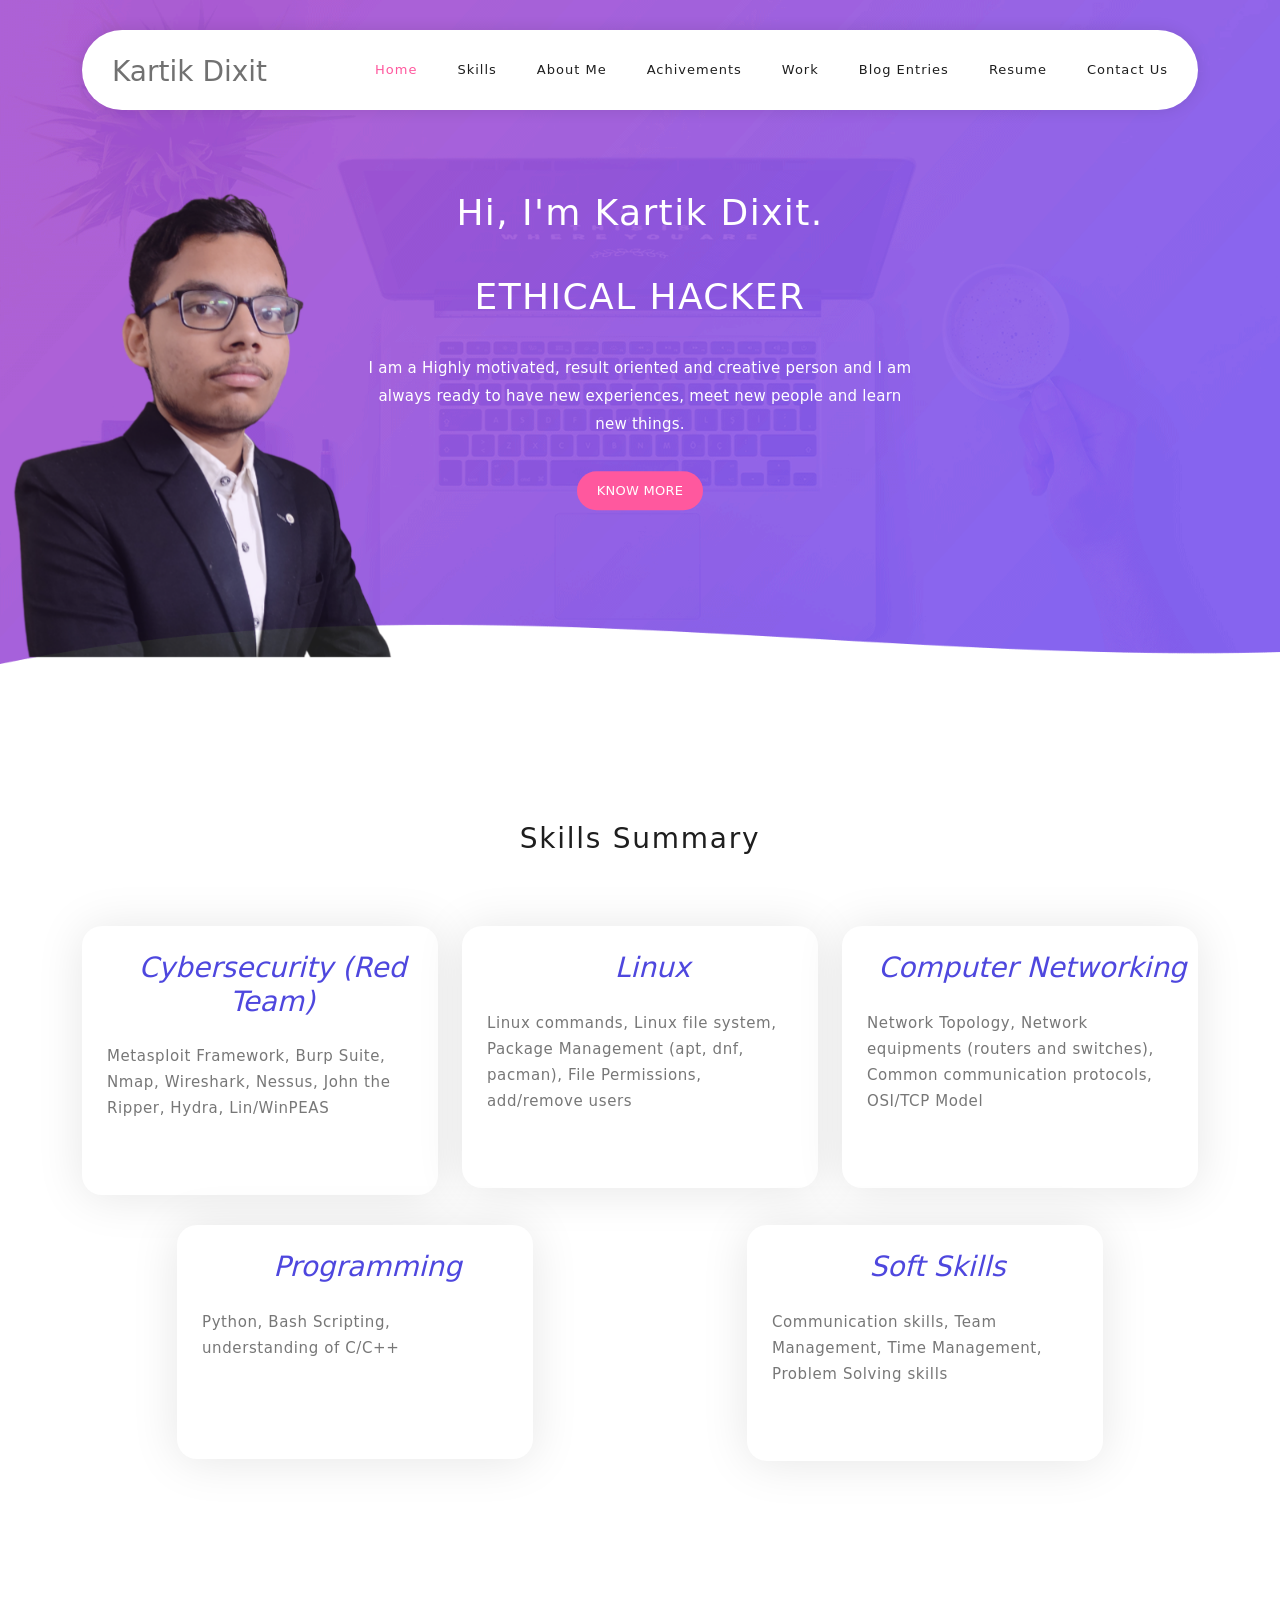
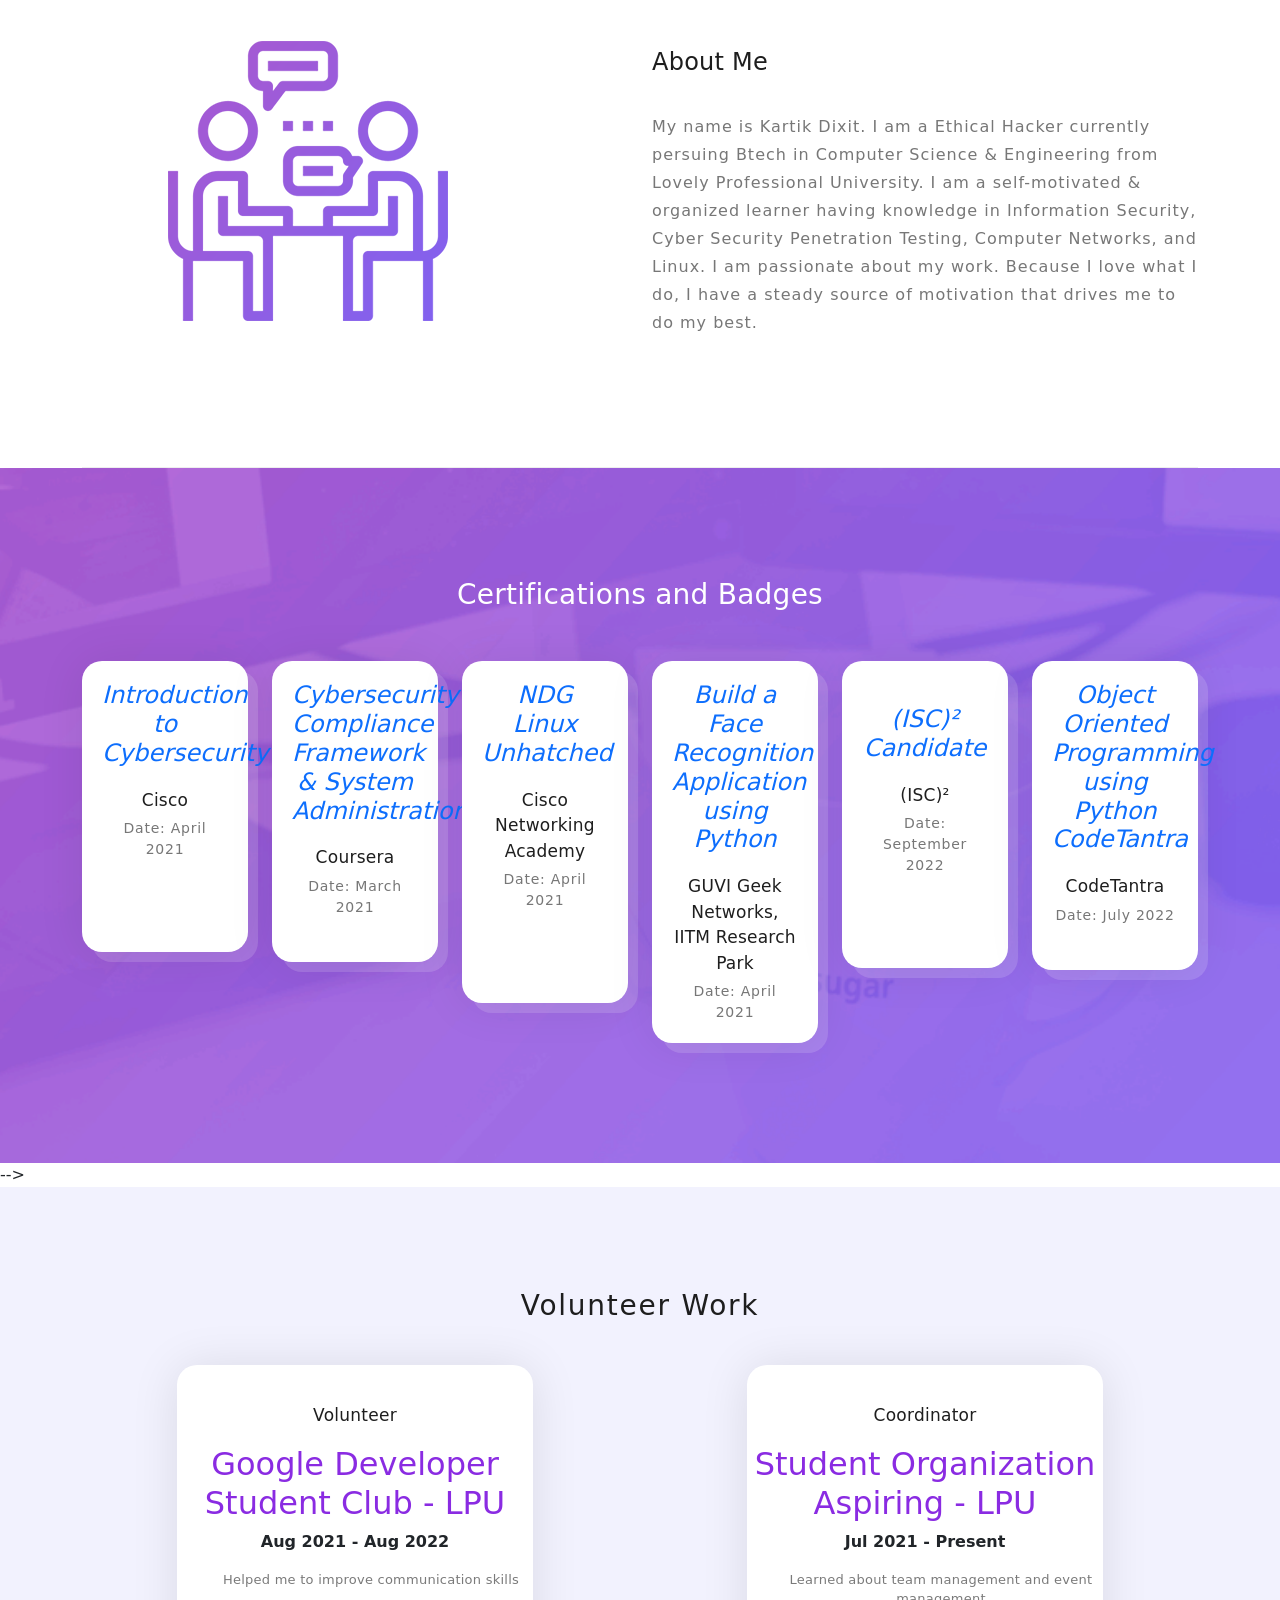
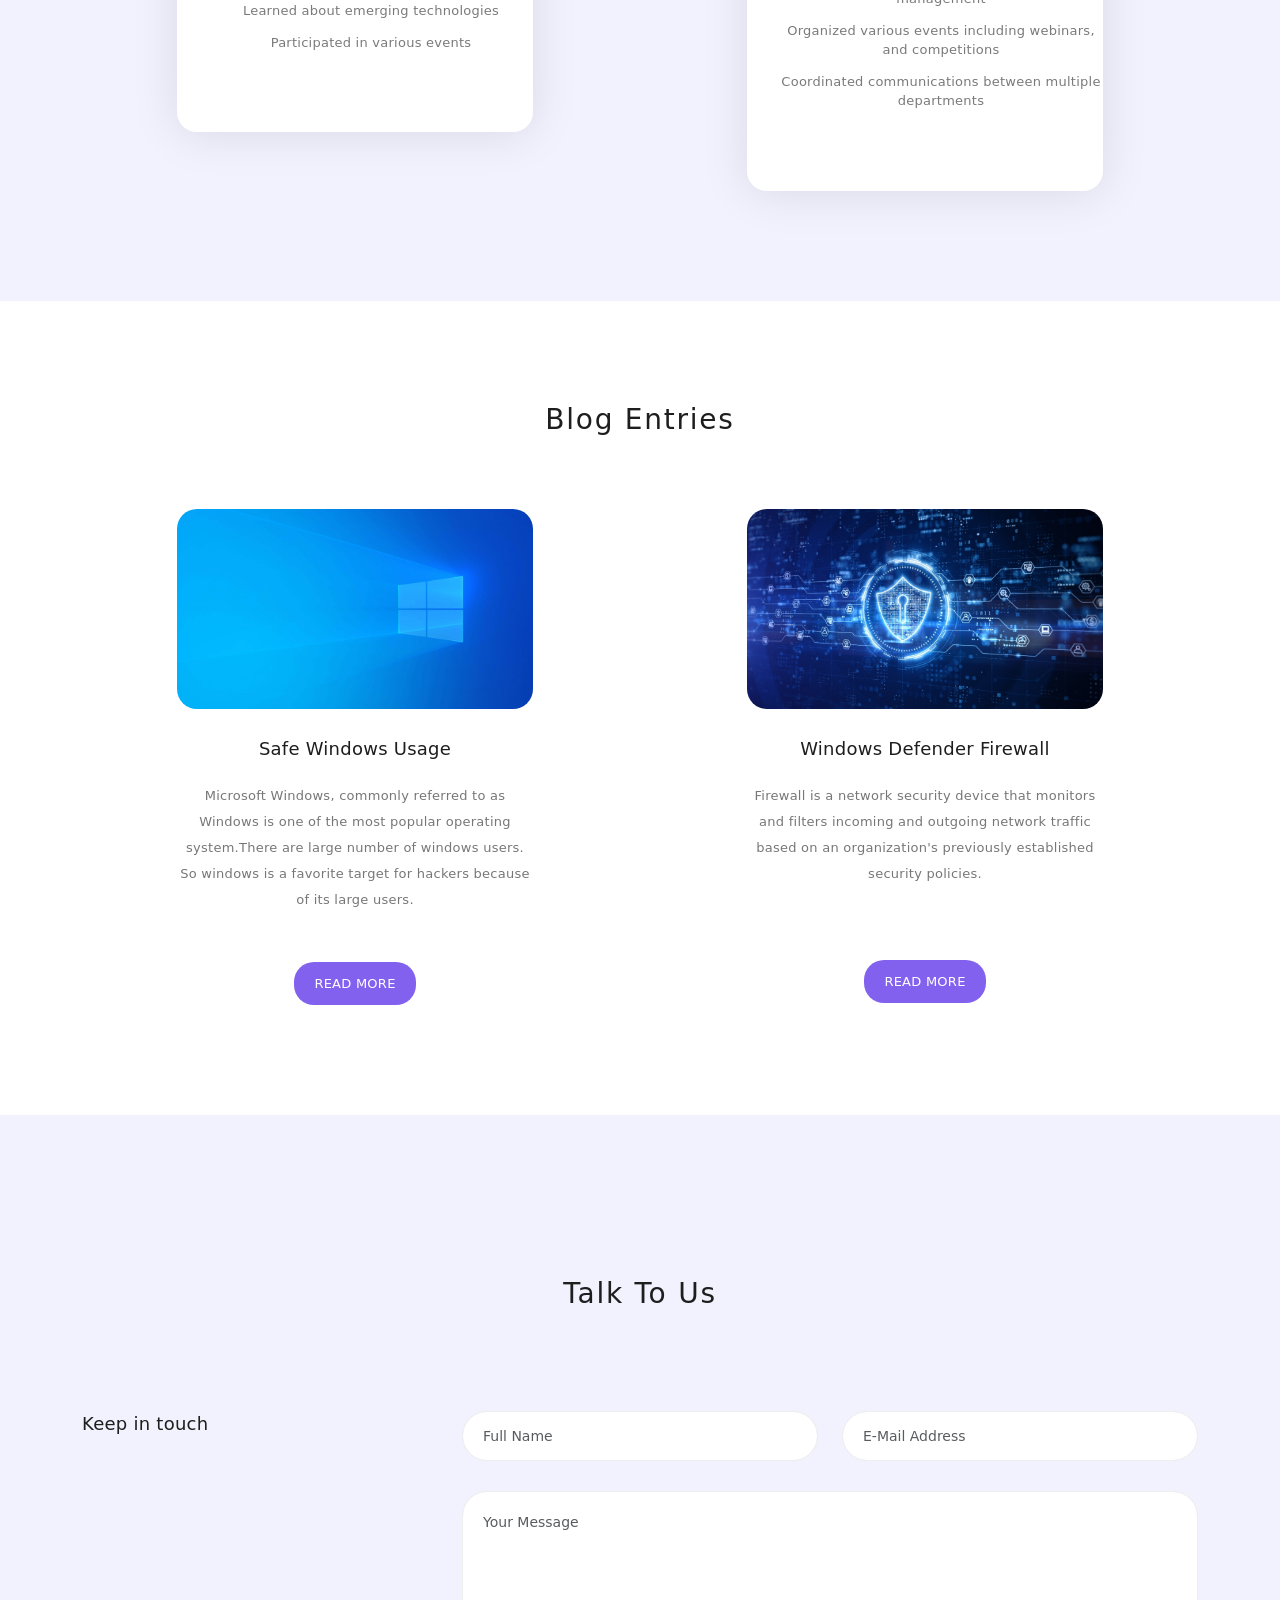
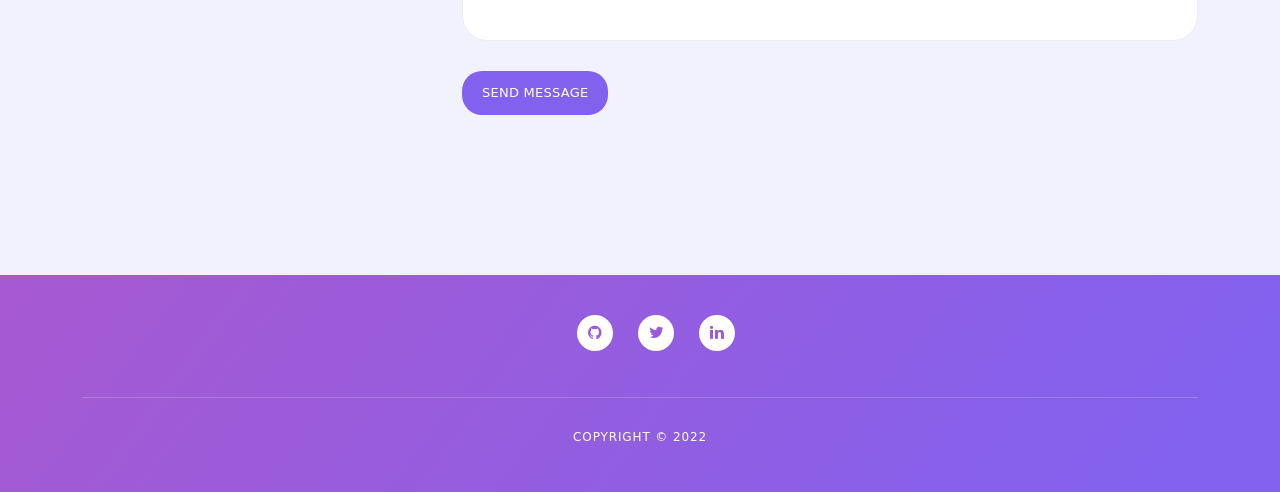
==== commit fe24513d: "Update index.html" ====
--- a/index.html
+++ b/index.html
@@ -2,7 +2,15 @@
 <html lang="en">
 
 <head>
-
+    <!-- Google tag (gtag.js) -->
+<script async src="https://www.googletagmanager.com/gtag/js?id=G-GXHGF784T1"></script>
+<script>
+  window.dataLayer = window.dataLayer || [];
+  function gtag(){dataLayer.push(arguments);}
+  gtag('js', new Date());
+
+  gtag('config', 'G-GXHGF784T1');
+</script>
     <meta charset="utf-8">
     <meta name="viewport" content="width=device-width, initial-scale=1, shrink-to-fit=no">
     <meta name="description" content="">
@@ -533,8 +541,6 @@
                 </div>
                 <div class="offset-lg-3 col-lg-6">
                     <div class="center-text">
-                        <p>We are happy to see you here, give us your requirements of your site by <strong>Email or
-                                Phone</strong>. We ensure you best service.</p>
                         <br>
 
                     </div>
@@ -547,7 +553,6 @@
                 <div class="col-lg-4 col-md-6 col-sm-12">
                     <h5 class="margin-bottom-30">Keep in touch</h5>
                     <div class="contact-text">
-                        <p> Email: 0dixitkartik@gmail.com
                     </div>
                 </div>
                 <!-- ***** Contact Text End ***** -->
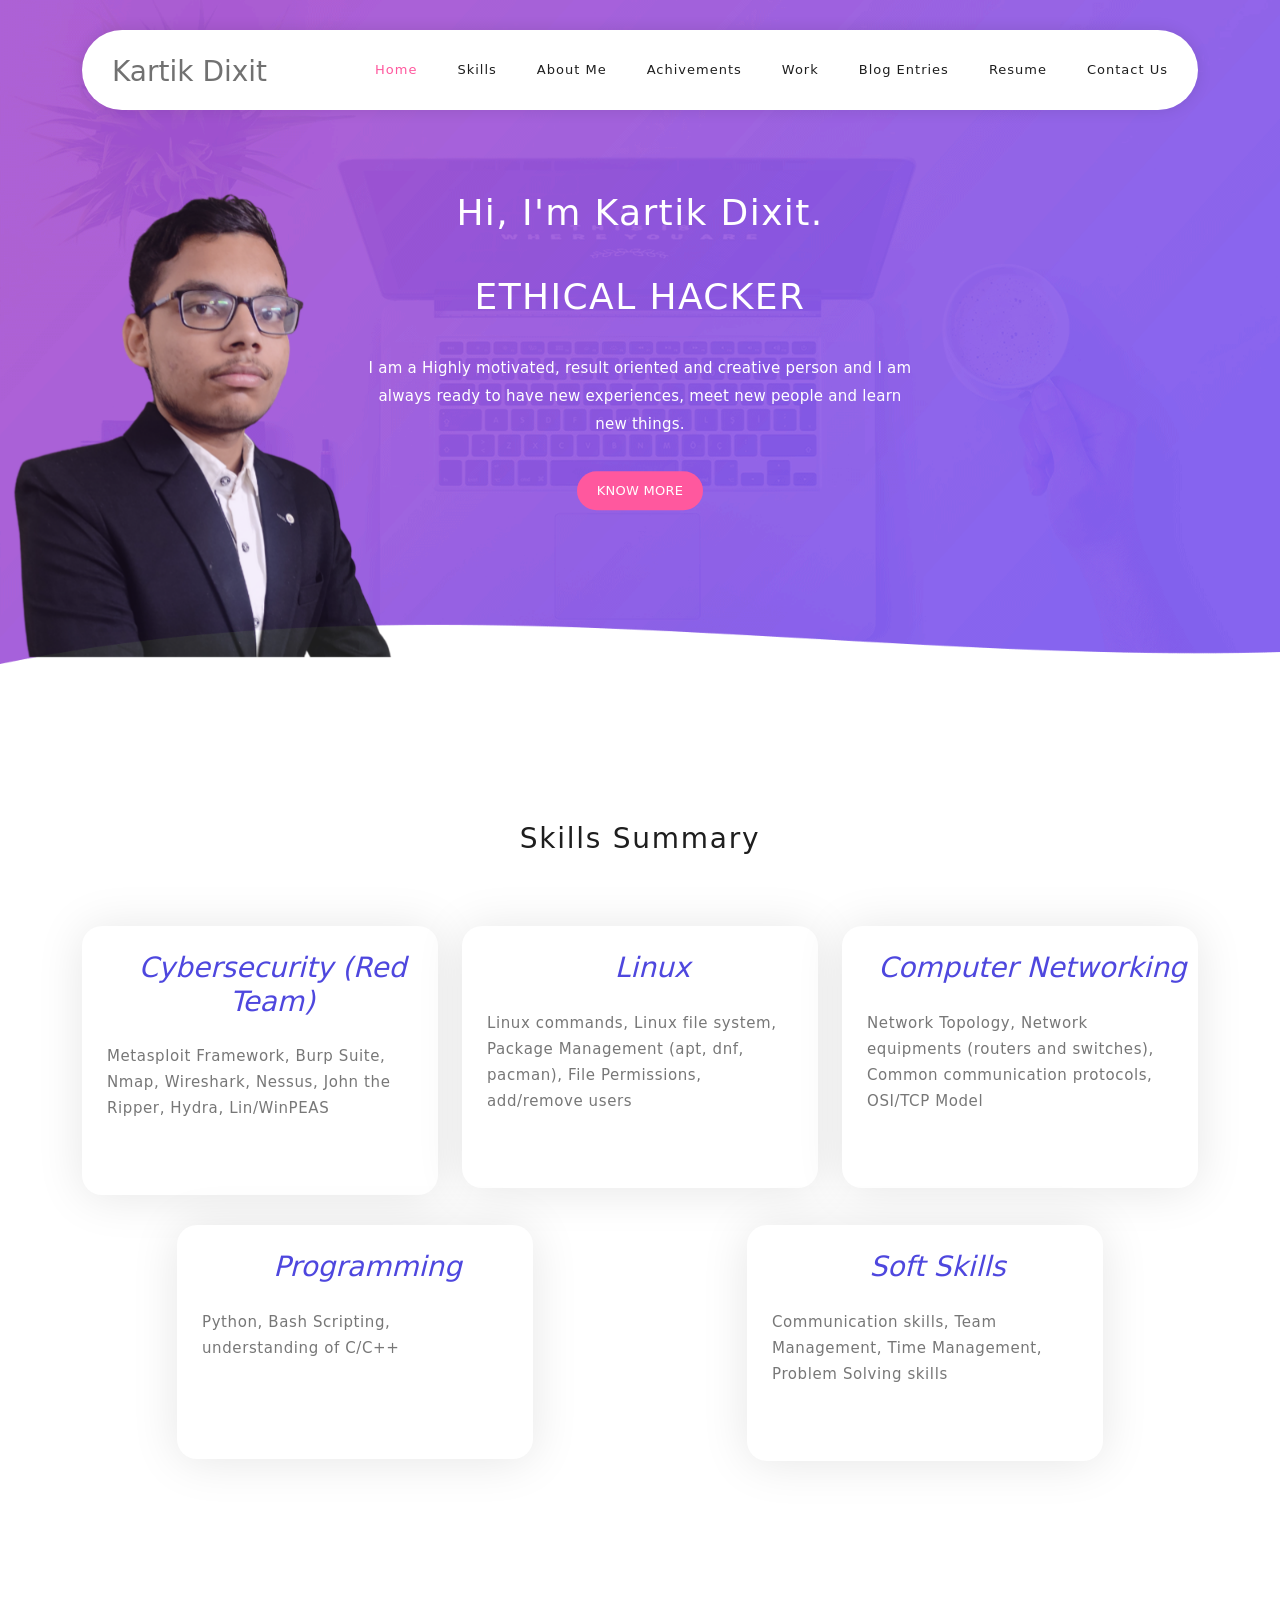
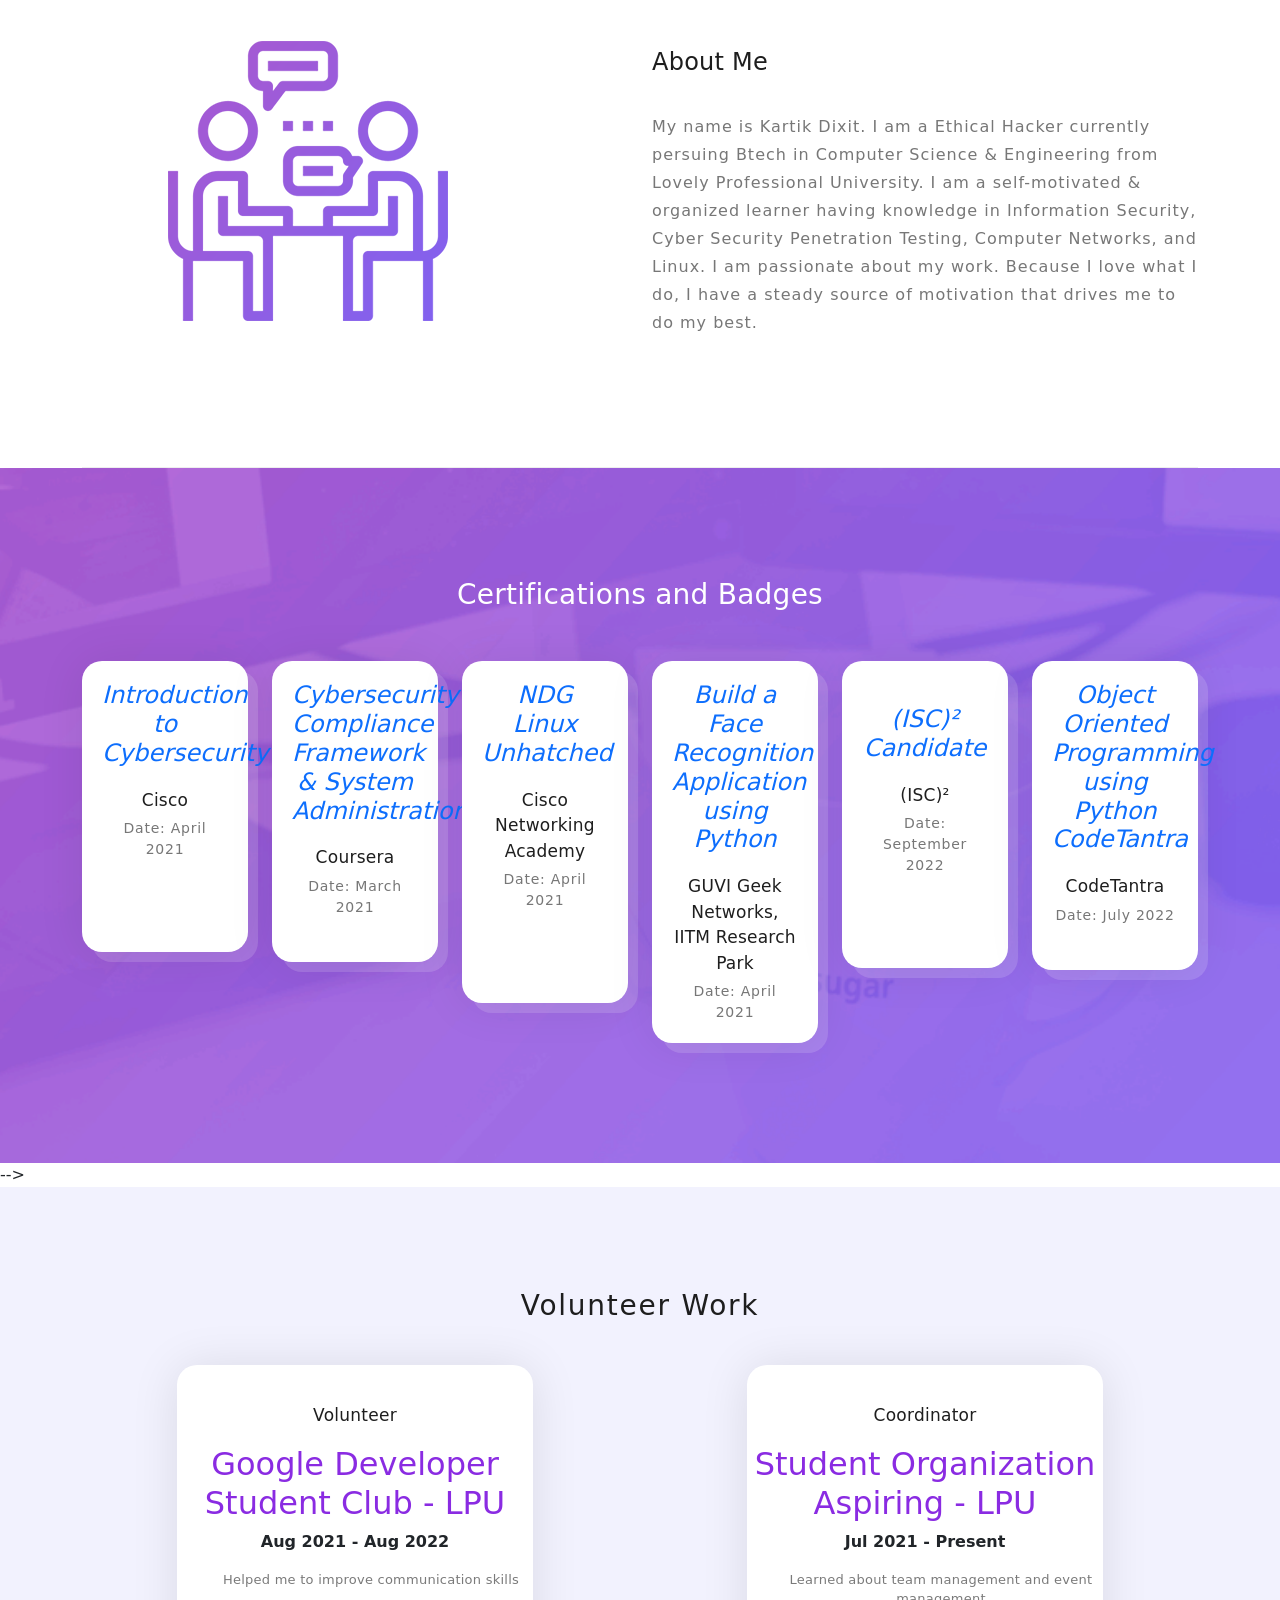
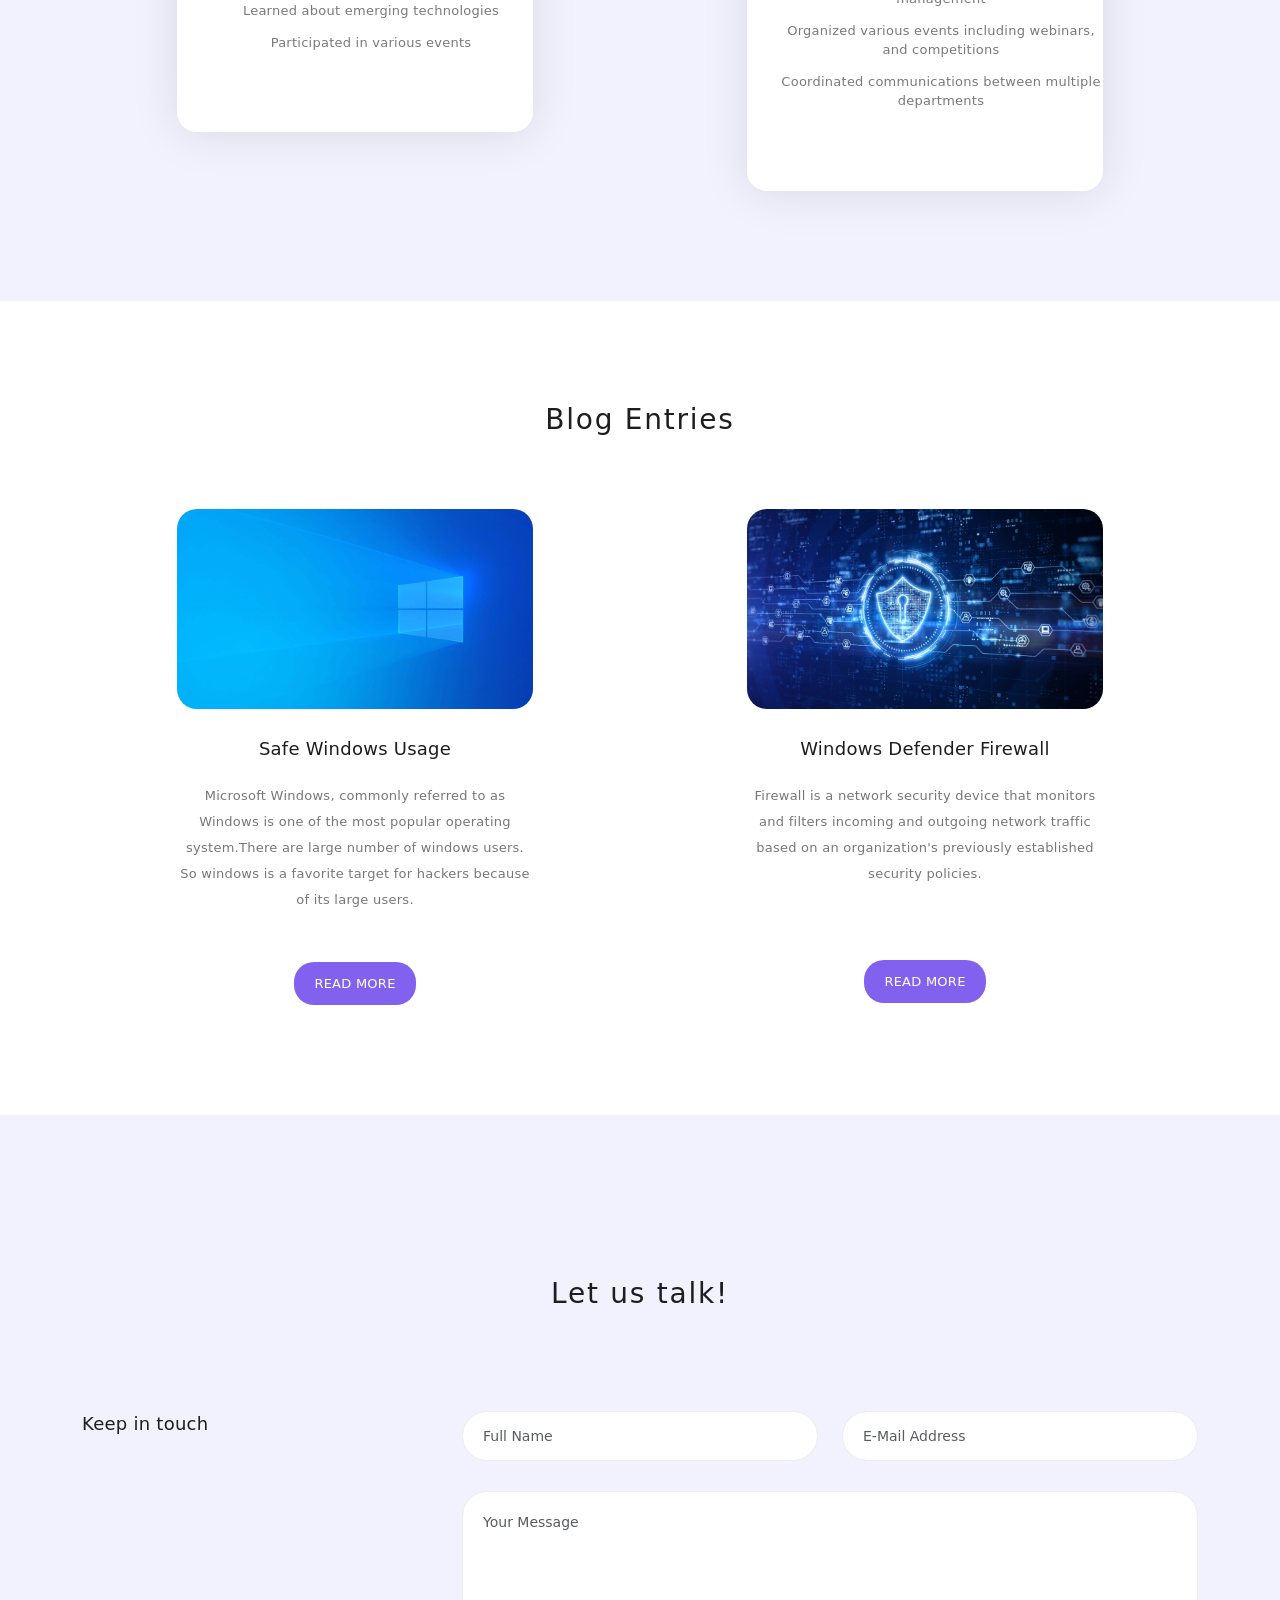
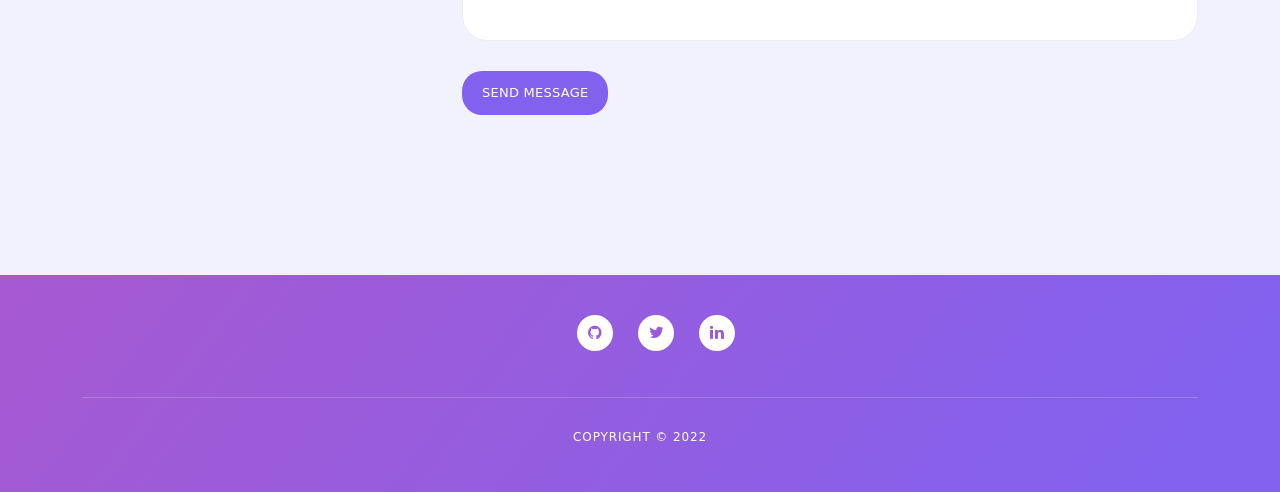
==== commit 8265674d: "Update index.html" ====
--- a/index.html
+++ b/index.html
@@ -536,7 +536,7 @@
             <div class="row">
                 <div class="col-lg-12">
                     <div class="center-heading">
-                        <h2 class="section-title">Talk To Us</h2>
+                        <h2 class="section-title">Let us talk!</h2>
                     </div>
                 </div>
                 <div class="offset-lg-3 col-lg-6">
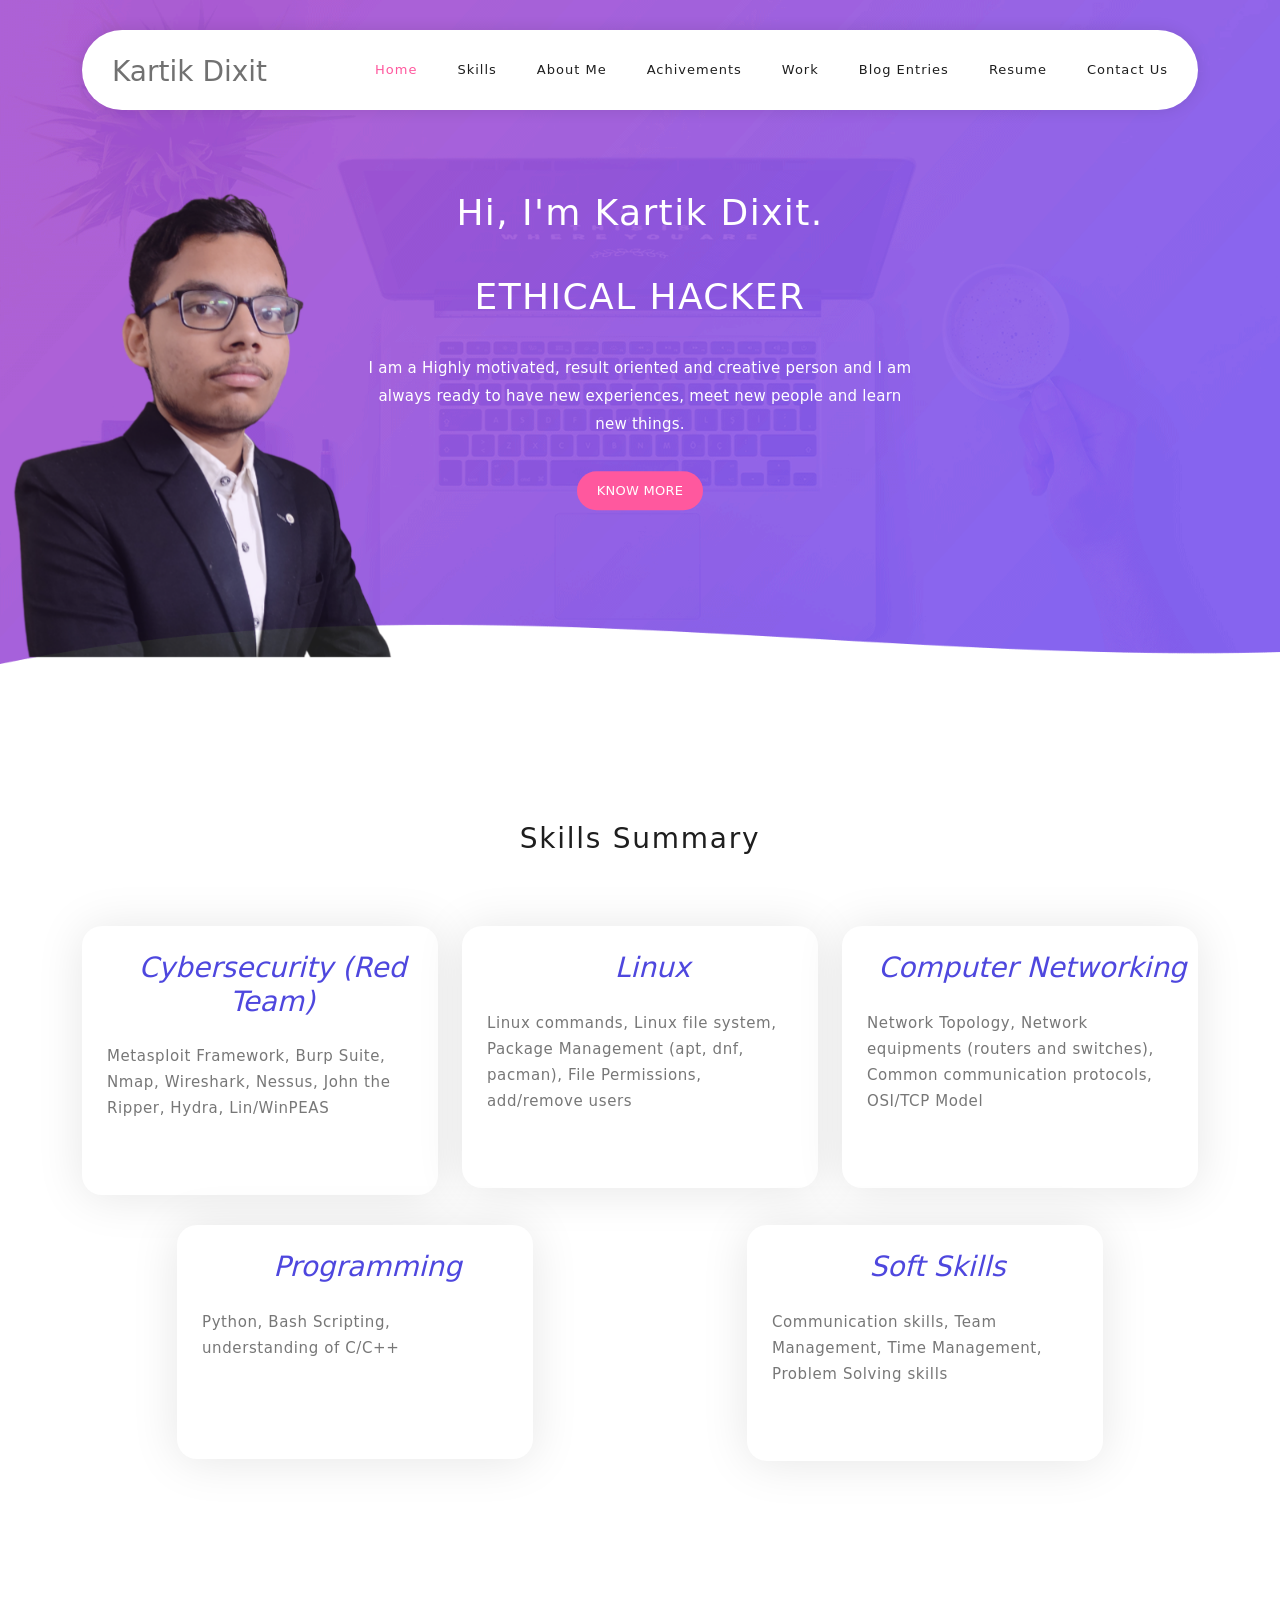
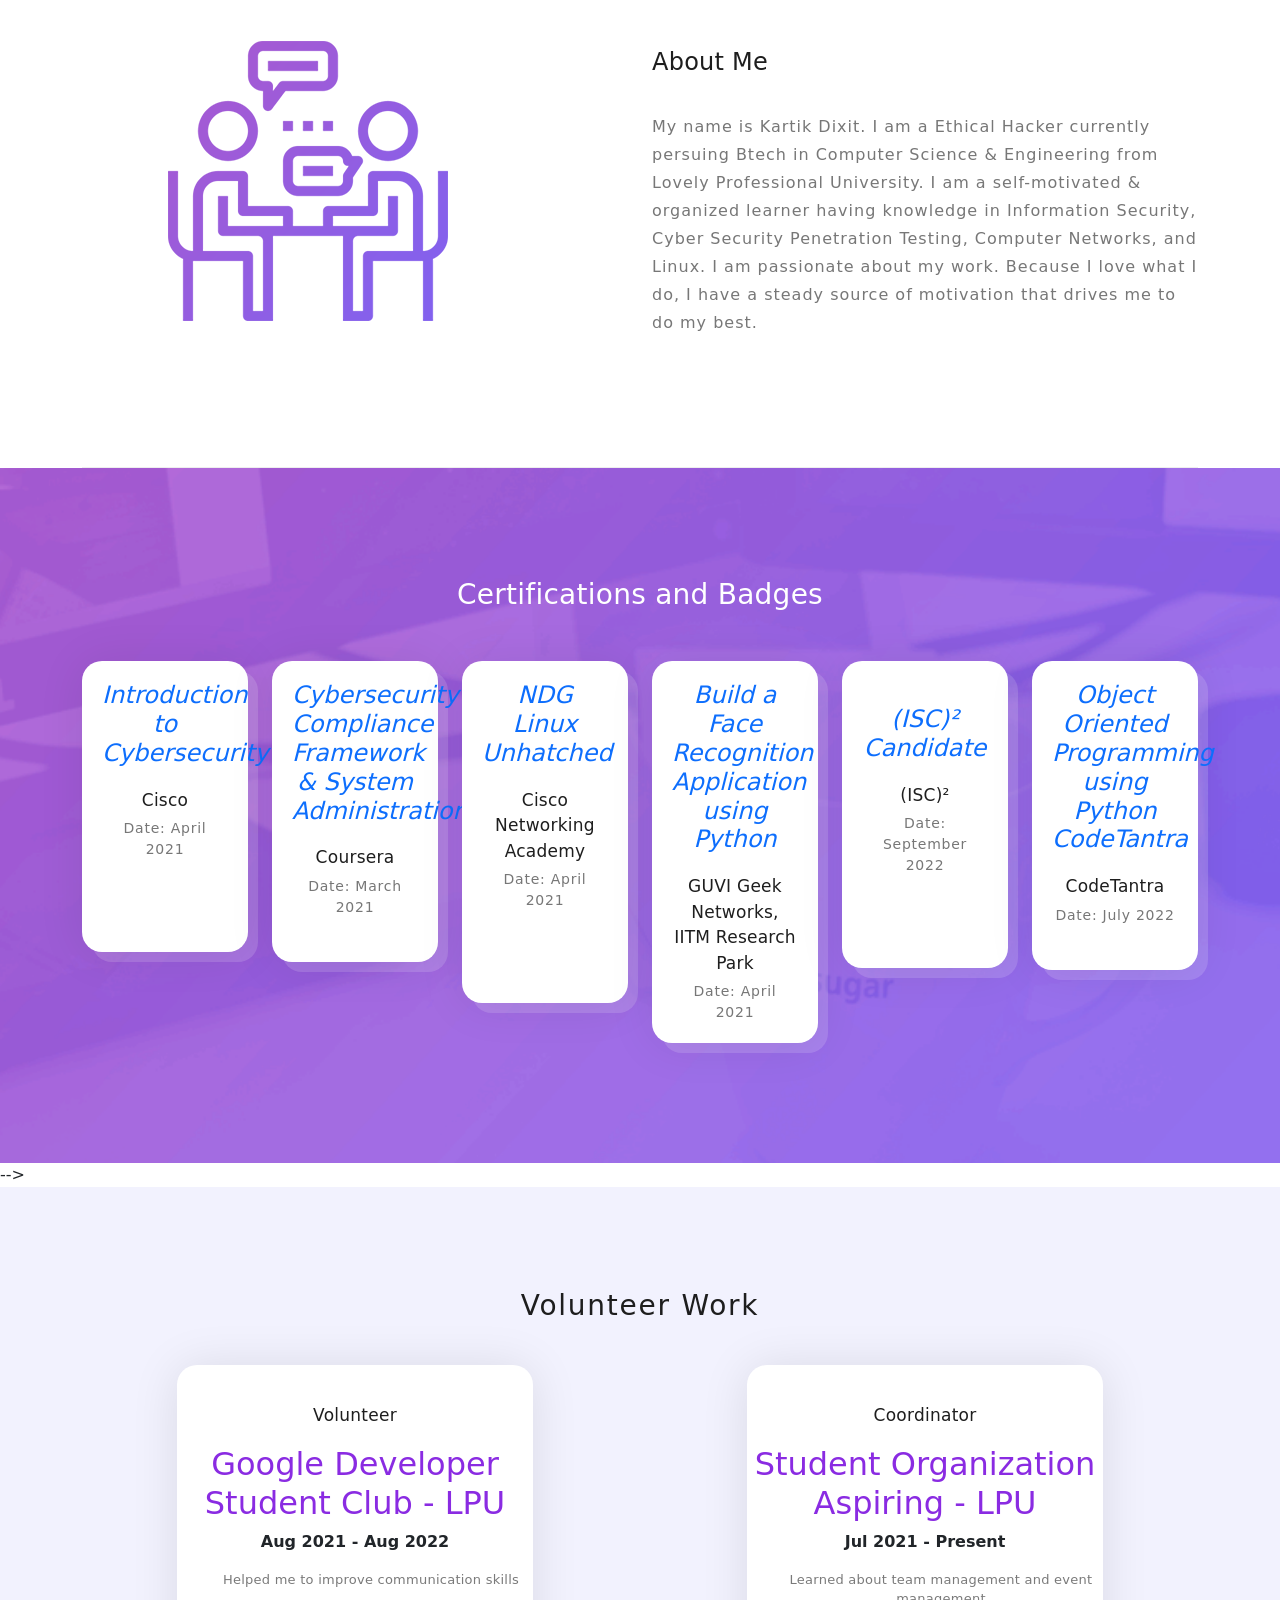
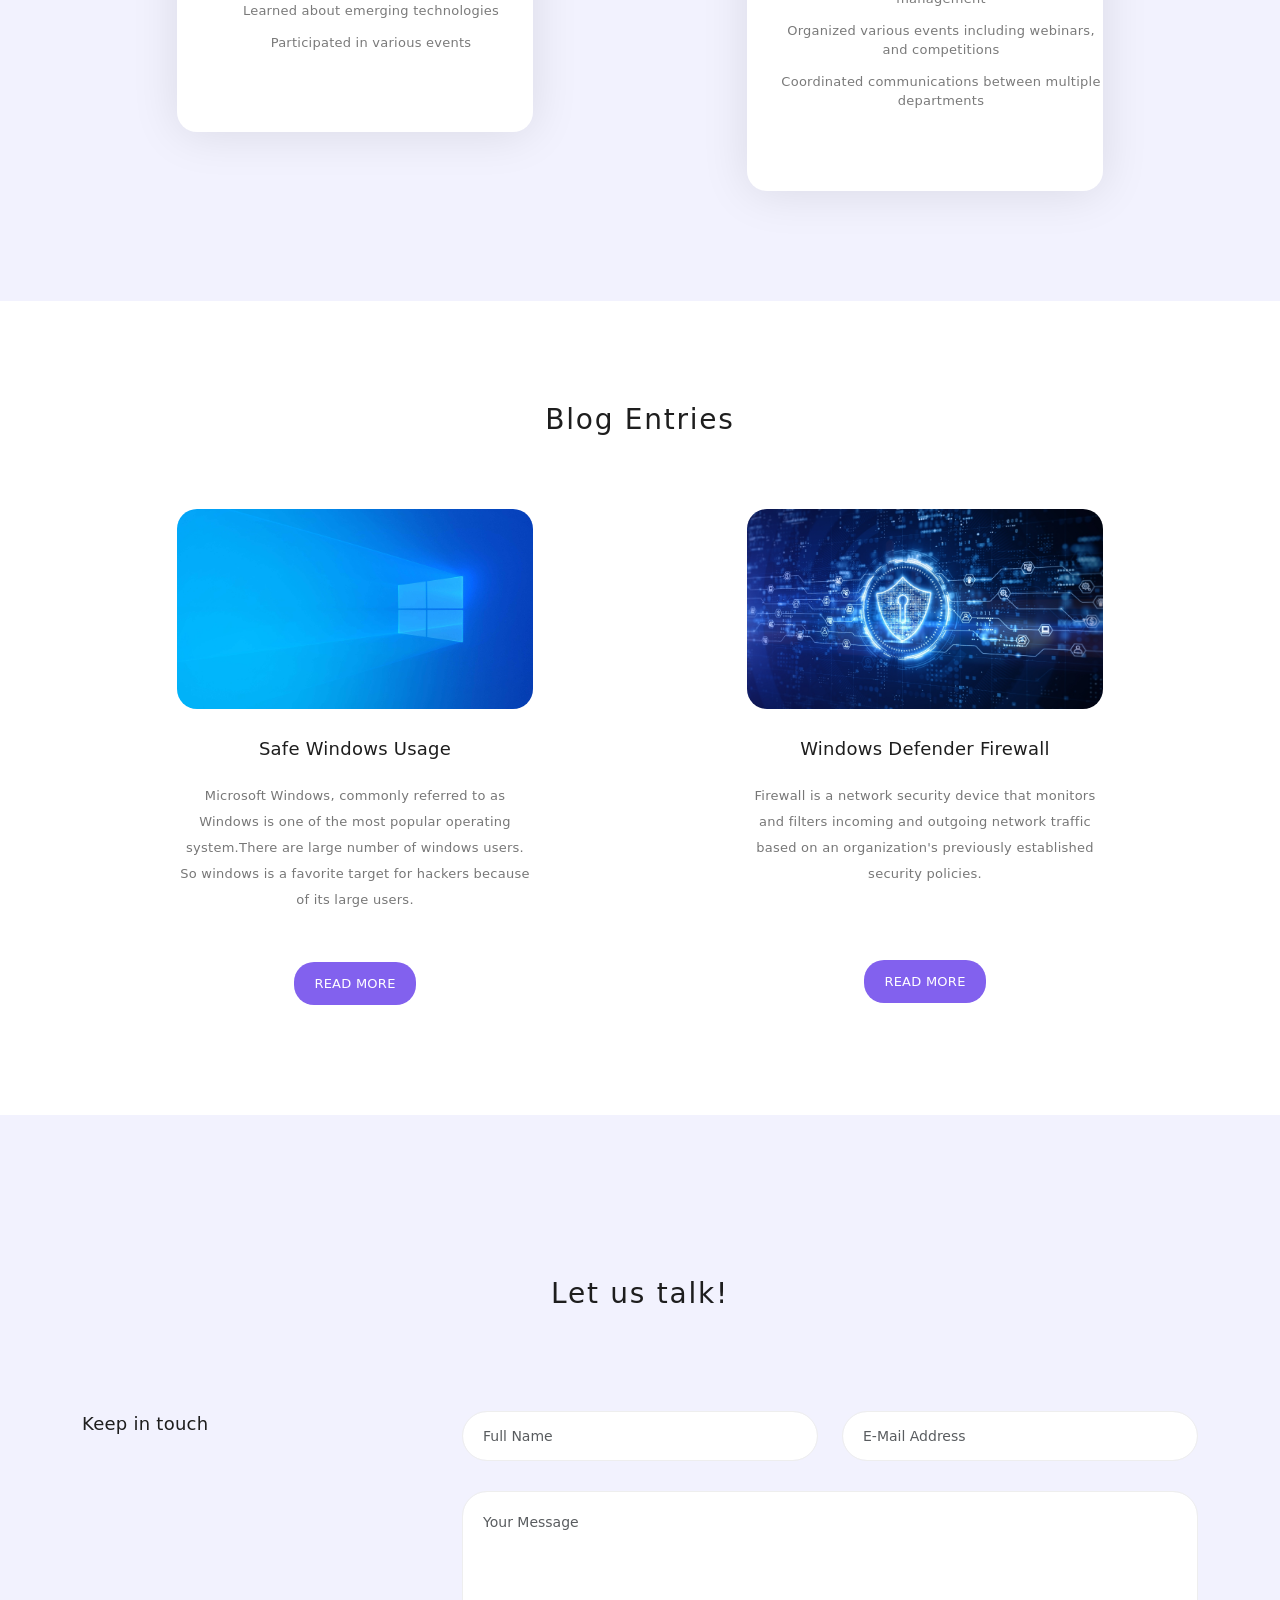
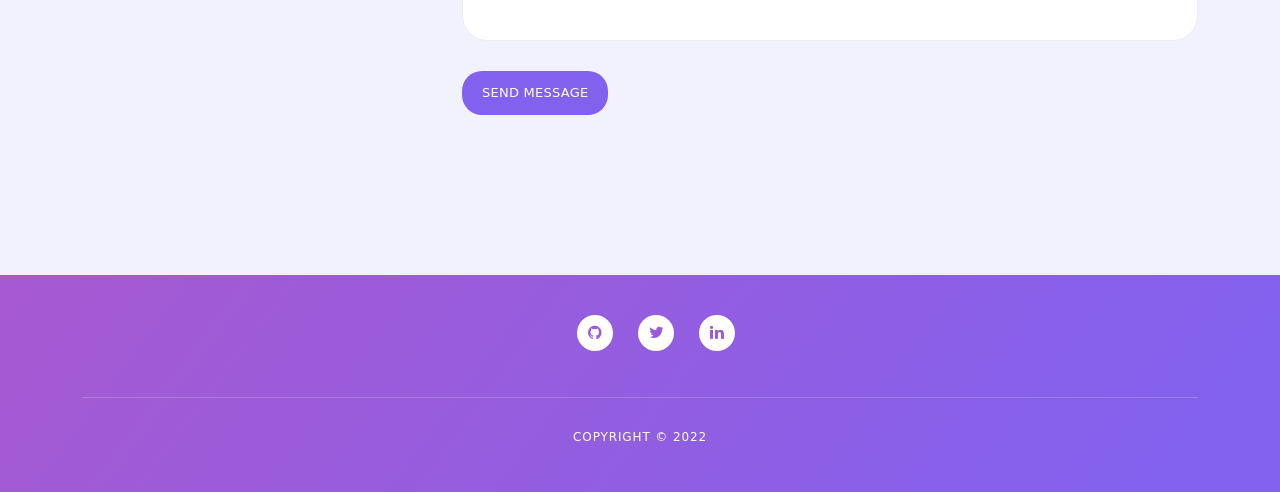
==== commit 30175e44: "Update index.html" ====
--- a/index.html
+++ b/index.html
@@ -2,15 +2,15 @@
 <html lang="en">
 
 <head>
-    <!-- Google tag (gtag.js) -->
-<script async src="https://www.googletagmanager.com/gtag/js?id=G-GXHGF784T1"></script>
-<script>
-  window.dataLayer = window.dataLayer || [];
-  function gtag(){dataLayer.push(arguments);}
-  gtag('js', new Date());
-
-  gtag('config', 'G-GXHGF784T1');
-</script>
+
+    <!-- Google Tag Manager -->
+<script>(function(w,d,s,l,i){w[l]=w[l]||[];w[l].push({'gtm.start':
+new Date().getTime(),event:'gtm.js'});var f=d.getElementsByTagName(s)[0],
+j=d.createElement(s),dl=l!='dataLayer'?'&l='+l:'';j.async=true;j.src=
+'https://www.googletagmanager.com/gtm.js?id='+i+dl;f.parentNode.insertBefore(j,f);
+})(window,document,'script','dataLayer','GTM-W74BCCV');</script>
+<!-- End Google Tag Manager -->
+    
     <meta charset="utf-8">
     <meta name="viewport" content="width=device-width, initial-scale=1, shrink-to-fit=no">
     <meta name="description" content="">
@@ -37,6 +37,11 @@
 </head>
 
 <body>
+    
+    <!-- Google Tag Manager (noscript) -->
+<noscript><iframe src="https://www.googletagmanager.com/ns.html?id=GTM-W74BCCV"
+height="0" width="0" style="display:none;visibility:hidden"></iframe></noscript>
+<!-- End Google Tag Manager (noscript) -->
 
     <!-- ***** Preloader Start ***** -->
     <div id="preloader">
